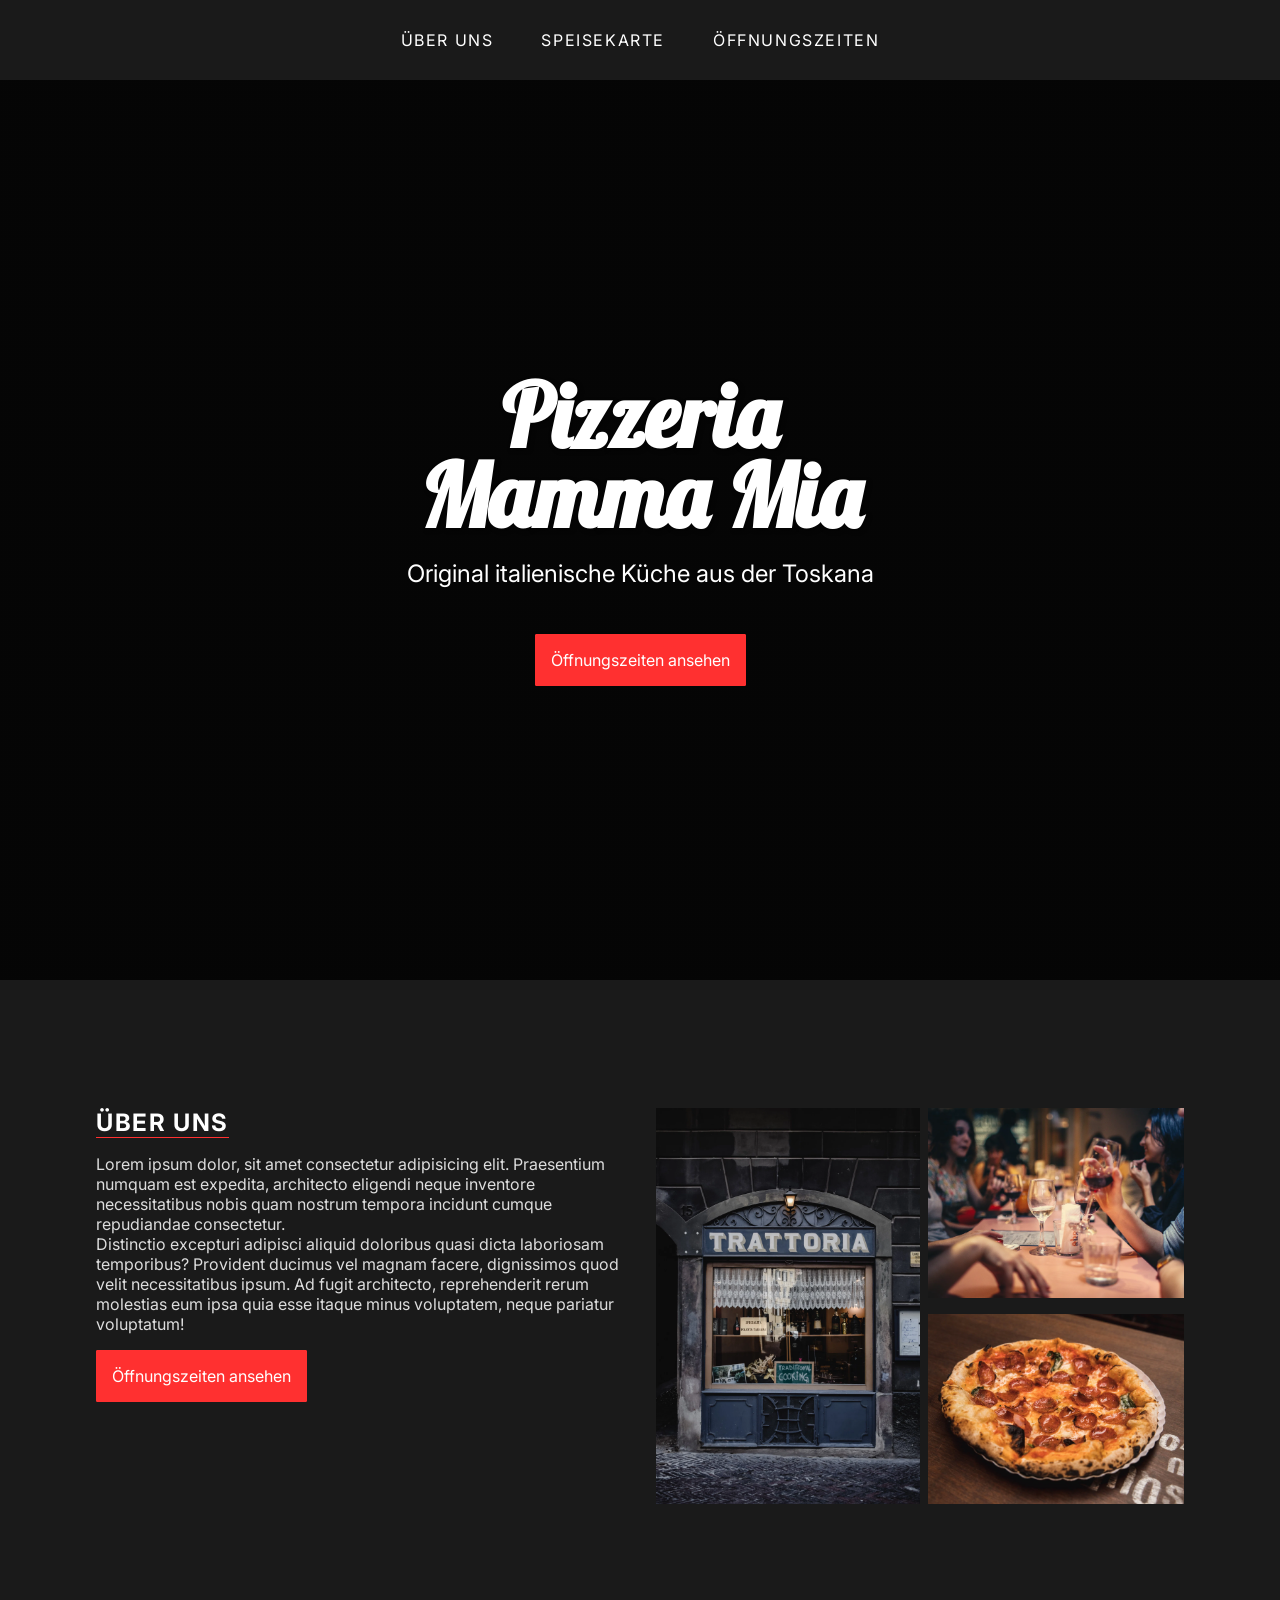
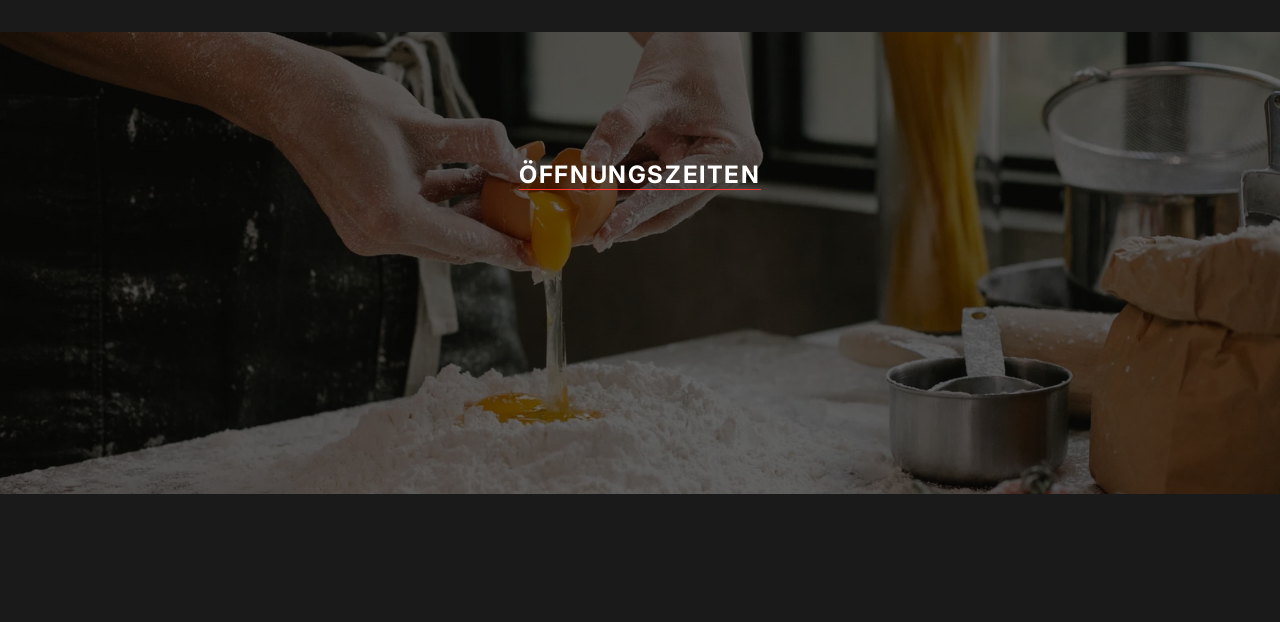
==== Resturant Website/index.html @ dc4ad088 "Beginn der Info section" ====
<!doctype html>
<html lang="de">
  <head>
    <meta charset="UTF-8" />
    <meta name="viewport" content="width=device-width, initial-scale=1.0" />
    <title>Pizzeria Mamma Mia</title>
    <link rel="stylesheet" href="main.css" />
  </head>
  <body>
    <nav class="navi">
      <a href="#about" class="nav">Über<wbr /> Uns</a>
      <a href="#" class="nav">Speise<wbr />karte</a>
      <a href="#" class="nav">Öffnungs<wbr />zeiten</a>
    </nav>
    <section class="hero">
      <div class="hero-img">
        <h1 class="Title">
          Pizzeria <br />
          Mamma Mia
        </h1>
        <p class="absatz">Original italienische Küche aus der Toskana</p>
        <a href="#" class="button-hero button">Öffnungszeiten ansehen</a>
      </div>
    </section>
    <section id="about" class="about container">
      <div class="about-content">
        <h2 class="header2 head">Über Uns</h2>
        <p class="about-text">
          Lorem ipsum dolor, sit amet consectetur adipisicing elit. Praesentium
          numquam est expedita, architecto eligendi neque inventore
          necessitatibus nobis quam nostrum tempora incidunt cumque repudiandae
          consectetur.
          <br />
          Distinctio excepturi adipisci aliquid doloribus quasi dicta laboriosam
          temporibus? Provident ducimus vel magnam facere, dignissimos quod
          velit necessitatibus ipsum. Ad fugit architecto, reprehenderit rerum
          molestias eum ipsa quia esse itaque minus voluptatem, neque pariatur
          voluptatum!
        </p>
        <a href="#" class="button-hero button">Öffnungszeiten ansehen</a>
      </div>
      <div class="about-images">
        <img src="Trattoria.webp" alt="" class="großes-bild about-image" />

        <div class="rechte-bilder">
          <img src="gäste.webp" alt="" class="about-image" />
          <img src="pizza.webp" alt="" class="about-image" />
        </div>
      </div>
    </section>
    <section id="info" class="info">
      <div class="info-content">
        <h2 class="head">Öffnungszeiten</h2>
      </div>
    </section>
  </body>
</html>
---- Resturant Website/main.css ----
@import url("https://fonts.googleapis.com/css2?family=Inter:ital,opsz,wght@0,14..32,100..900;1,14..32,100..900&display=swap");
@import url("https://fonts.googleapis.com/css2?family=Inter:ital,opsz,wght@0,14..32,100..900;1,14..32,100..900&family=Lobster&display=swap");
* {
  margin: 0;
  padding: 0;
}

html {
  scroll-behavior: smooth;
}
body {
  background-color: #1a1a1a;
  color: #ffffff;
  font-family: "Inter", sans-serif;

  --primery-color: #ff3030;
  --primery-text-color: #ddd;
}
/* Navigationleiste*/
.navi {
  background-color: #1a1a1a;
  width: 100vw;
  height: 5rem;
  display: flex;
  justify-content: center;
  flex-direction: row;
  text-align: center;
  align-items: center;
  gap: 3rem;
  position: static;
  top: 0;
}

.nav {
  color: #ffffff;
  text-decoration: none;
  text-transform: uppercase;
  font-size: 2rem;
  letter-spacing: 0.1rem;
}

.nav:hover {
  color: var(--primery-color);
  transition: 0.5s;
}
/* Hero sektion*/
.hero {
  background-size: cover;
  background-position: center;
  height: 100vh;
  background-image:
    linear-gradient(rgba(0, 0, 0, 0.8), rgba(0, 0, 0, 0.8)),
    url("schools_MVdSxpebVbCje6Sd8KoN_files_hero.webp");
  display: flex;
  flex-direction: row;
  align-items: center;
  justify-content: center;
  justify-items: center;
}
/* Hintergrund bild*/
.hero-img {
  padding: 2px;
  display: flex;
  flex-direction: column;
  justify-content: center;
  align-items: center;
  justify-items: center;
}

/* Überschrift*/
.Title {
  font-size: 8rem;
  text-shadow: 2px 2px 4px rgba(0, 0, 0, 0.5);
  display: flex;
  flex-direction: row;
  justify-content: center;
  align-items: center;
  text-align: center;
  line-height: 5rem;
  font-family: "Lobster", sans-serif;
  margin-bottom: 1.5rem;
}
/* Absatz hero-section*/
.absatz {
  display: flex;
  flex-direction: row;
  justify-content: center;
  align-items: center;
  font-size: 2rem;
  margin: 0 0 40px 0;
}
/* Link- Button-hero section*/
.button {
  font-size: 20px;
  color: #ffffff;
  display: flex;
  flex-direction: row;
  justify-content: center;
  align-items: center;
  border-radius: 5px;
  padding: 10px;
  background-color: var(--primery-color);
  text-decoration: none;
  border: 1px solid var(--primery-color);
  transition: 0.5s;
}

.button-hero:hover {
  background-color: transparent;
  color: var(--primery-color);
}

/*about-Überschrift*/
.head {
  border-bottom: 1px solid var(--primery-color);
  text-transform: uppercase;
  margin: 2rem 0 1rem 0;
  position: relative;
  letter-spacing: 0.1rem;
  width: fit-content;
}

.about-text {
  color: var(--primery-text-color);
  font-size: 0.9rem;
}

/* about-button*/
.button {
  font-size: 20px;
  color: #ffffff;
  display: inline-block;
  flex-direction: row;
  align-items: center;
  width: max-content;
  border-radius: 5px;
  padding: 10px;
  background-color: var(--primery-color);
  text-decoration: none;
  border: 1px solid var(--primery-color);
  transition: 0.5s;
  margin: 1rem 0 0 0;
}

#about {
  max-width: 85%;
  margin: 0 auto;
}

.button-about:hover {
  background-color: transparent;
  color: var(--primery-color);
}

.about {
  display: grid;
  gap: 2rem;
}
.about-images {
  display: flex;
  width: 100%;
  gap: 0.5rem;
  margin-top: 2rem;
}

.about-image {
  width: 100%;
  height: 100%;
  object-fit: cover;
}

.großes-bild {
  min-width: 50%;
}

.rechte-bilder {
  display: flex;
  flex-direction: column;
  gap: 0.5rem;
  width: 100%;
}

#info {
  height: 30vh;
  background:
    linear-gradient(rgba(0, 0, 0, 0.6), rgba(0, 0, 0, 0.6)),
    url("info-bild.webp");

  background-size: cover;
  background-position: center;
  background-repeat: no-repeat;
  margin: 8rem 0;
  padding: 6rem 0;
}

.info-content {
  display: flex;
  flex-direction: column;
  align-items: center;
}

.info-background {
  height: vh;
  display: flex;
}
/*Media-Queries*/
@media screen and (min-width: 340px) {
  .Title {
    font-size: 3rem;
    line-height: 3rem;
  }
  .absatz {
    font-size: 0.8rem;
    margin-bottom: 30px;
  }
  .button {
    border-radius: 2px;
    background-color: var(--primery-color);
    color: #ffffff;
    padding: 10px;
    font-size: 1rem;
  }

  .nav {
    font-size: 0.9rem;
    gap: 2rem;
  }
}

@media screen and (min-width: 600px) {
  .Title {
    font-size: 4rem;
    line-height: 3.5rem;
  }
  .absatz {
    font-size: 1.2rem;
  }
  .button {
    border-radius: 1px;
    background-color: var(--primery-color);
    color: #ffffff;
    padding: 10px;
  }
  .navi {
    font-size: 4rem;
  }
  .about-text {
    font-size: 1rem;
  }
}

@media screen and (min-width: 1000px) {
  .Title {
    font-size: 5.5rem;
    line-height: 5rem;
  }
  .absatz {
    font-size: 1.5rem;
  }
  .button {
    background-color: var(--primery-color);
    color: #fff;
    padding: 15px;
  }

  .nav {
    font-size: 1rem;
    gap: 2rem;
  }

  #header2 {
    font-size: 2rem;
  }

  #about {
    grid-template-columns: 1fr 1fr;
    margin-top: 6rem;
  }

  .about-images .rechte-bilder {
    align-items: center;
    gap: 1rem;
  }
}

@media screen and (min-width: 1400px) {
  .container {
    max-width: 1200px;
  }
}
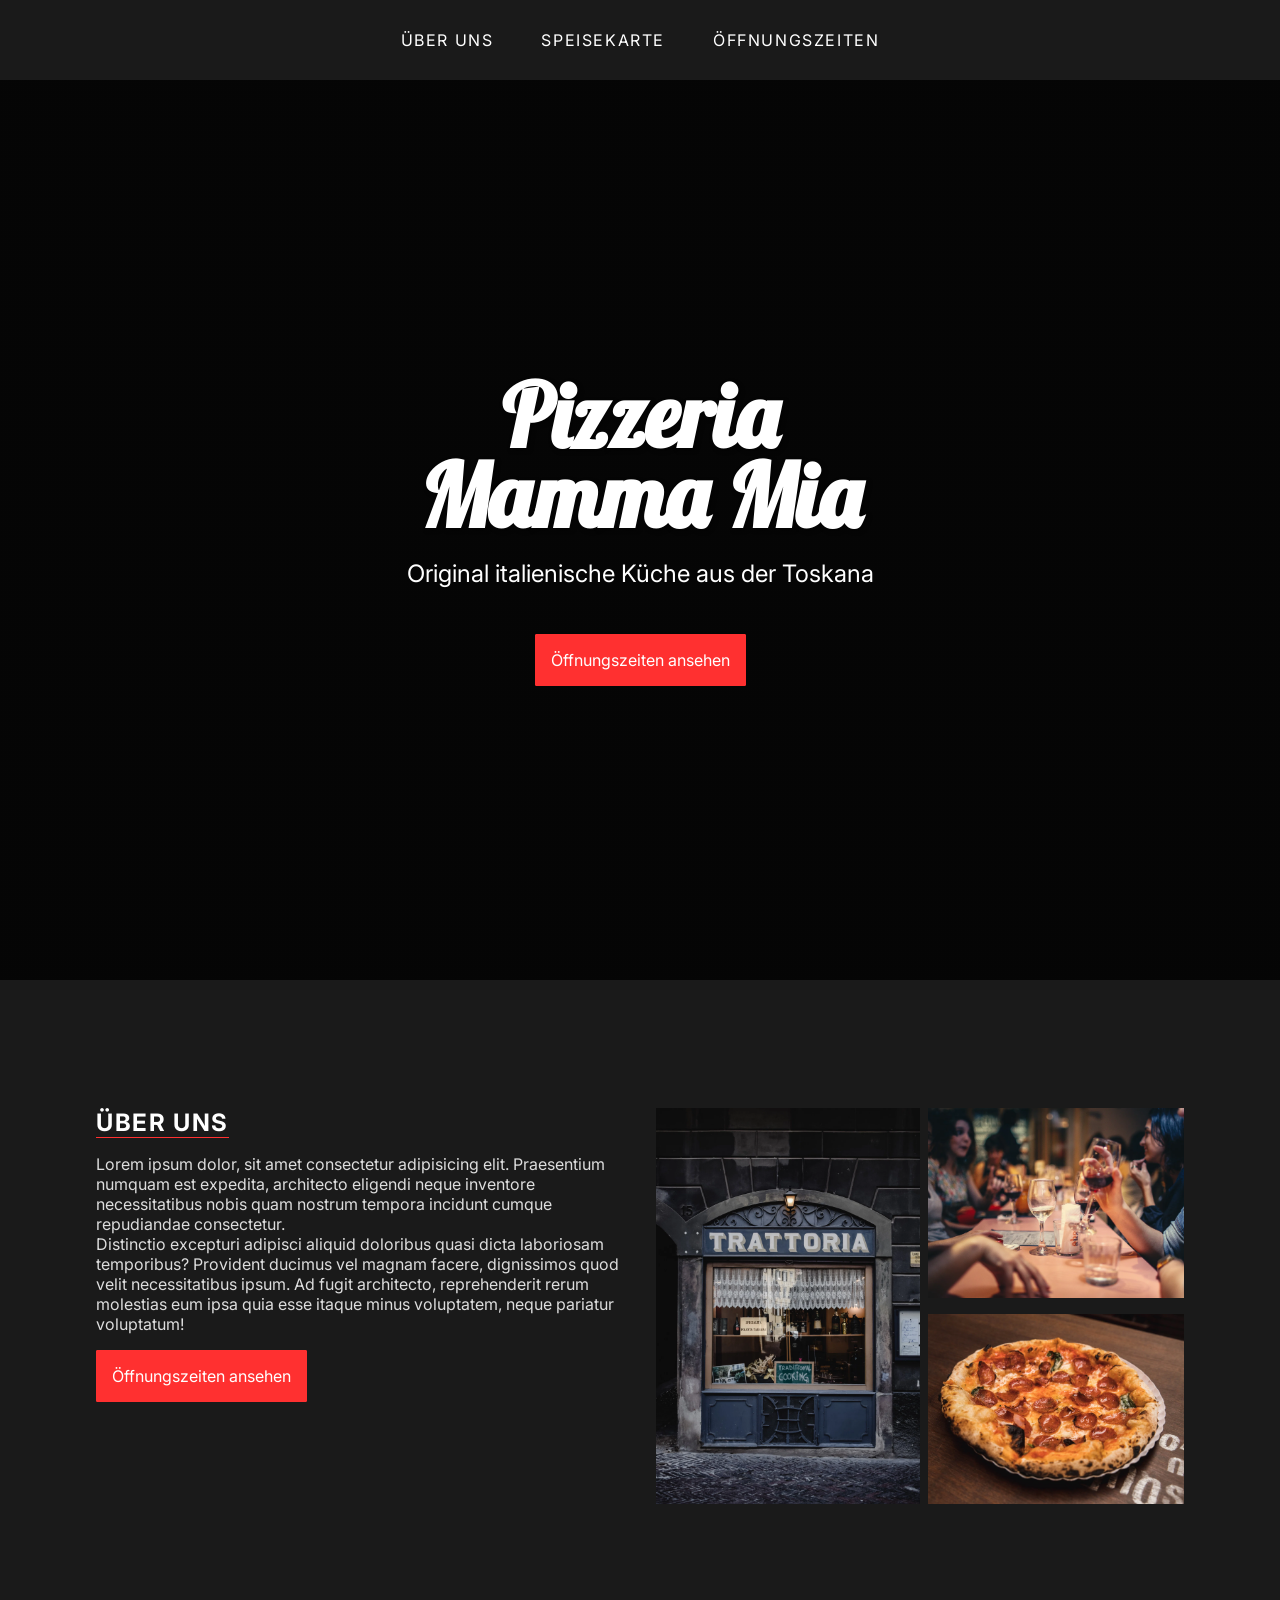
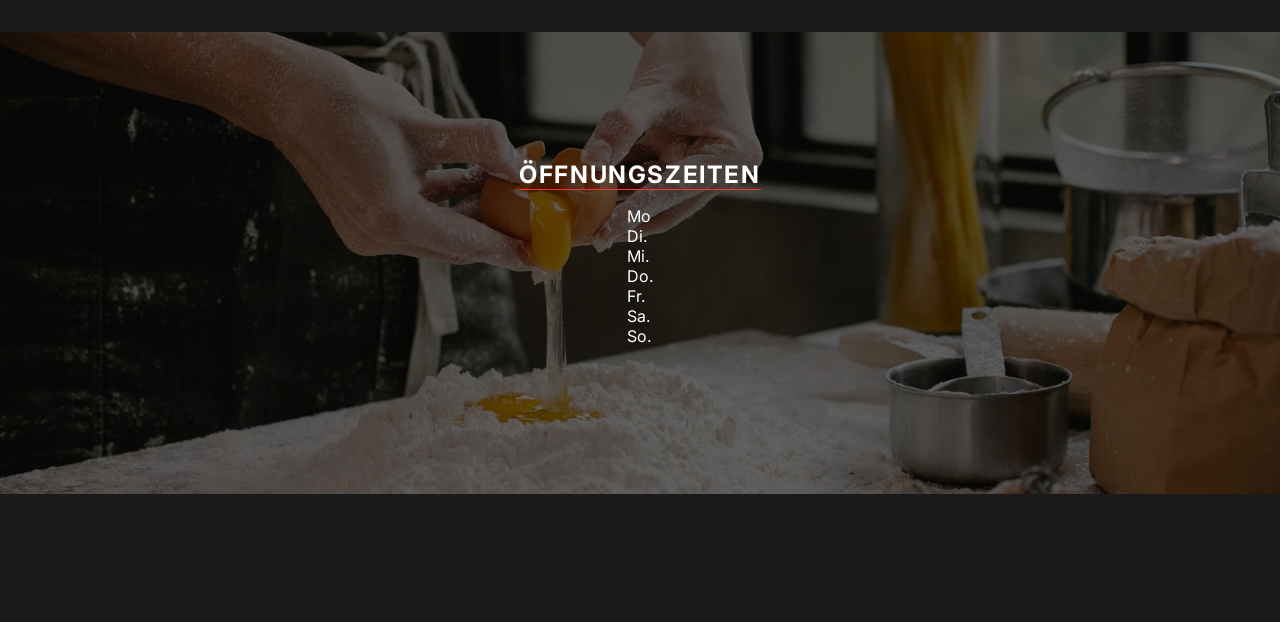
==== commit ff75f4ff: "Working on Info Section" ====
--- a/Resturant Website/index.html
+++ b/Resturant Website/index.html
@@ -51,6 +51,10 @@
     <section id="info" class="info">
       <div class="info-content">
         <h2 class="head">Öffnungszeiten</h2>
+        <div class="Tag">
+          <span>Mo</span><span>Di.</span> <span>Mi.</span><span>Do.</span
+          ><span>Fr.</span><span>Sa.</span><span>So.</span>
+        </div>
       </div>
     </section>
   </body>
--- a/Resturant Website/main.css
+++ b/Resturant Website/main.css
@@ -179,7 +179,7 @@
   gap: 0.5rem;
   width: 100%;
 }
-
+/* Öffnungzeiten section */
 #info {
   height: 30vh;
   background:
@@ -192,17 +192,17 @@
   margin: 8rem 0;
   padding: 6rem 0;
 }
-
+/* Öffnungszeiten-Inhalt */
 .info-content {
   display: flex;
   flex-direction: column;
   align-items: center;
 }
-
-.info-background {
-  height: vh;
-  display: flex;
-}
+.Tag {
+  display: flex;
+  flex-direction: column;
+}
+
 /*Media-Queries*/
 @media screen and (min-width: 340px) {
   .Title {
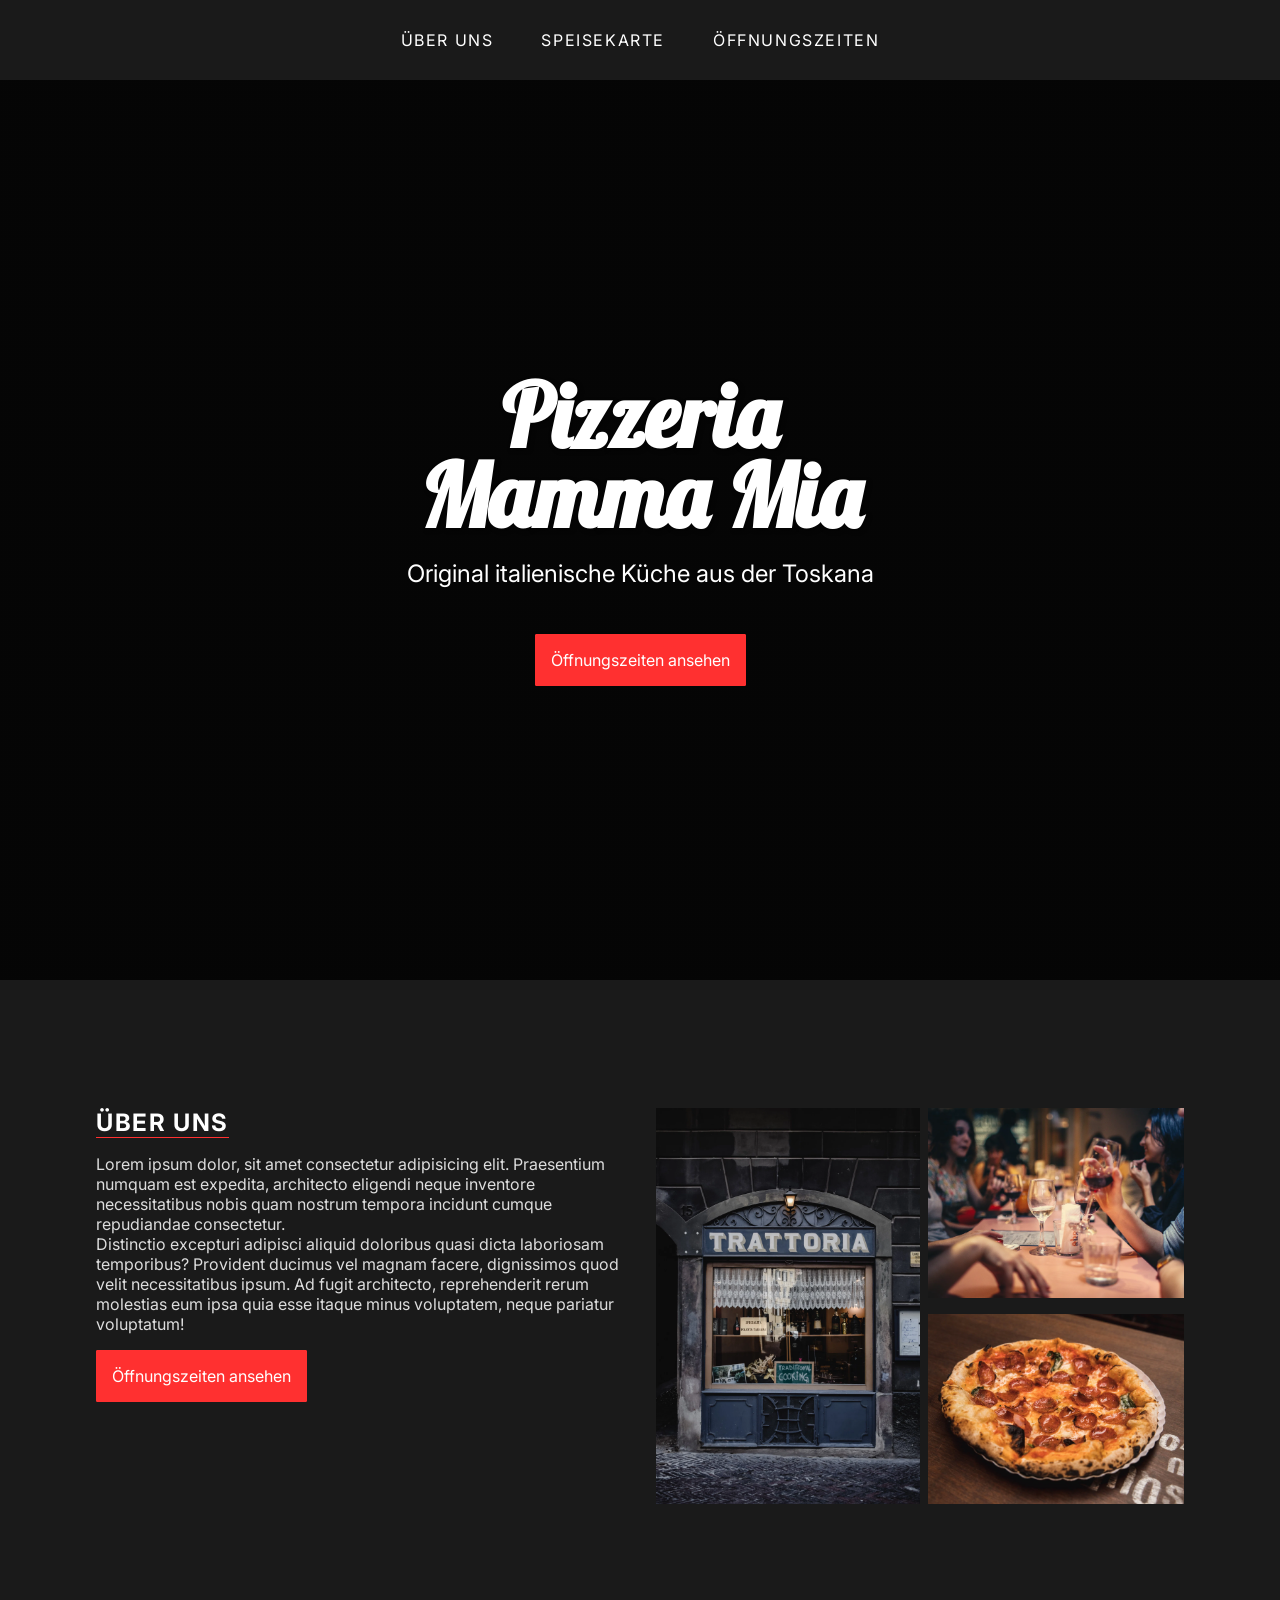
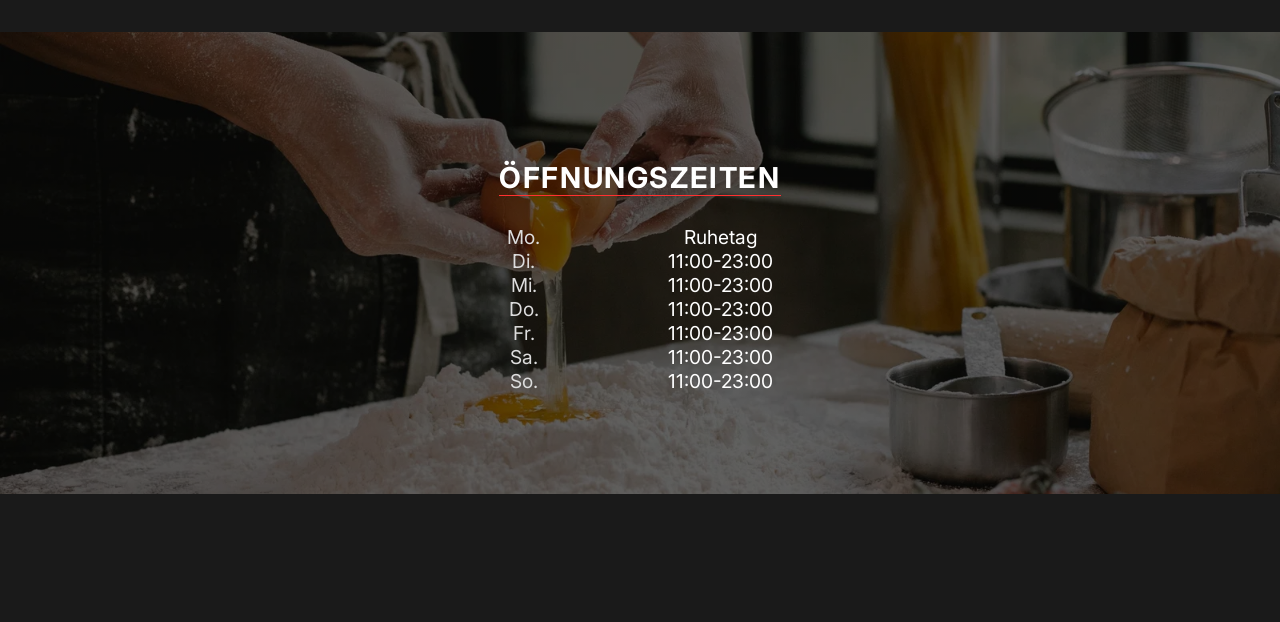
==== commit 169dee37: "Info section fertig" ====
--- a/Resturant Website/index.html
+++ b/Resturant Website/index.html
@@ -50,10 +50,26 @@
     </section>
     <section id="info" class="info">
       <div class="info-content">
-        <h2 class="head">Öffnungszeiten</h2>
-        <div class="Tag">
-          <span>Mo</span><span>Di.</span> <span>Mi.</span><span>Do.</span
-          ><span>Fr.</span><span>Sa.</span><span>So.</span>
+        <h2 class="header head">Öffnungszeiten</h2>
+        <div class="wrapper">
+          <div class="tage">
+            <p>Mo.</p>
+            <p>Di.</p>
+            <p>Mi.</p>
+            <p>Do.</p>
+            <p>Fr.</p>
+            <p>Sa.</p>
+            <p>So.</p>
+          </div>
+          <div class="time">
+            <p>Ruhetag</p>
+            <p>11:00-23:00</p>
+            <p>11:00-23:00</p>
+            <p>11:00-23:00</p>
+            <p>11:00-23:00</p>
+            <p>11:00-23:00</p>
+            <p>11:00-23:00</p>
+          </div>
         </div>
       </div>
     </section>
--- a/Resturant Website/main.css
+++ b/Resturant Website/main.css
@@ -196,11 +196,27 @@
 .info-content {
   display: flex;
   flex-direction: column;
-  align-items: center;
-}
-.Tag {
+  text-align: center;
+  justify-content: center;
+  align-items: center;
+  width: 100%;
+  gap: 2rem;
+}
+.tage {
+  justify-content: center;
+  align-items: center;
+  color: var(--primery-text-color);
+}
+.wrapper {
+  display: flex;
+  gap: 8rem;
+}
+
+.infos {
   display: flex;
   flex-direction: column;
+  align-items: center;
+  justify-content: center;
 }
 
 /*Media-Queries*/
@@ -281,6 +297,11 @@
     align-items: center;
     gap: 1rem;
   }
+
+  .info-content {
+    font-size: 1.2rem;
+    gap: 0.8rem;
+  }
 }
 
 @media screen and (min-width: 1400px) {
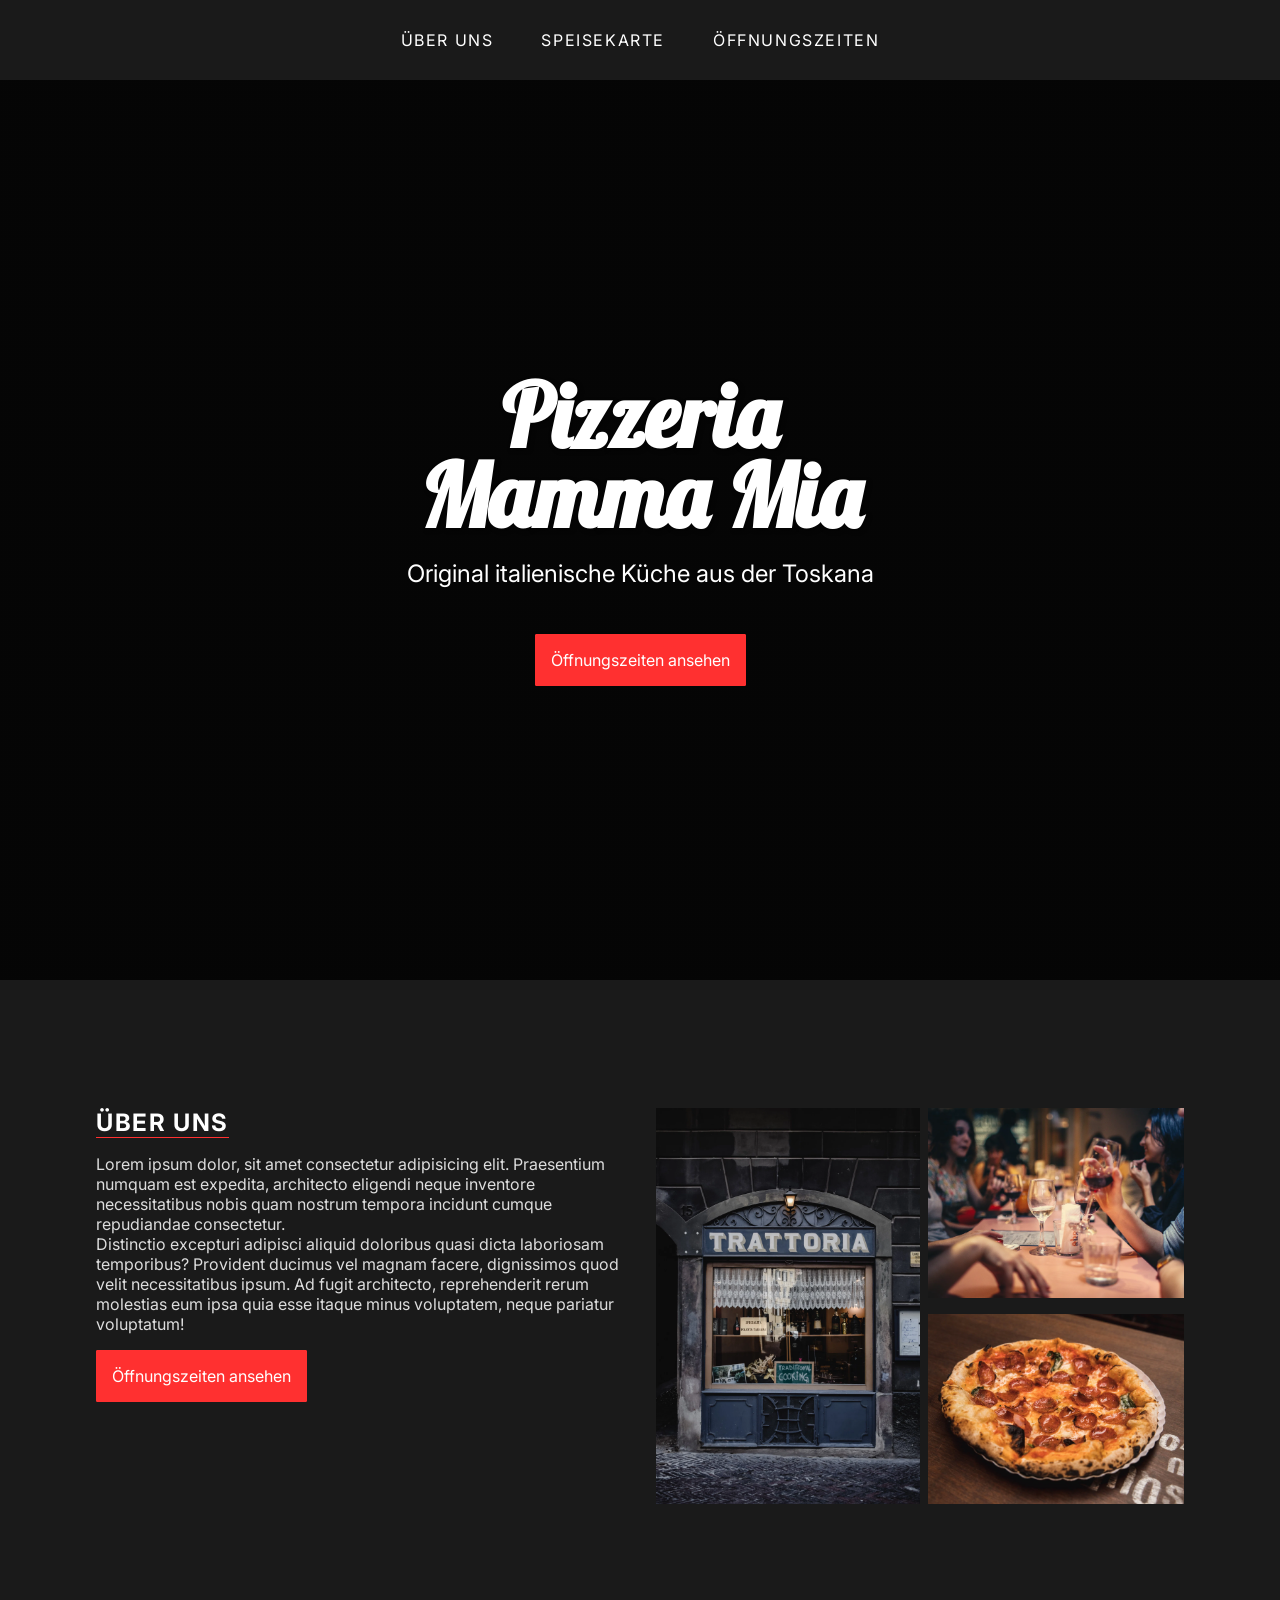
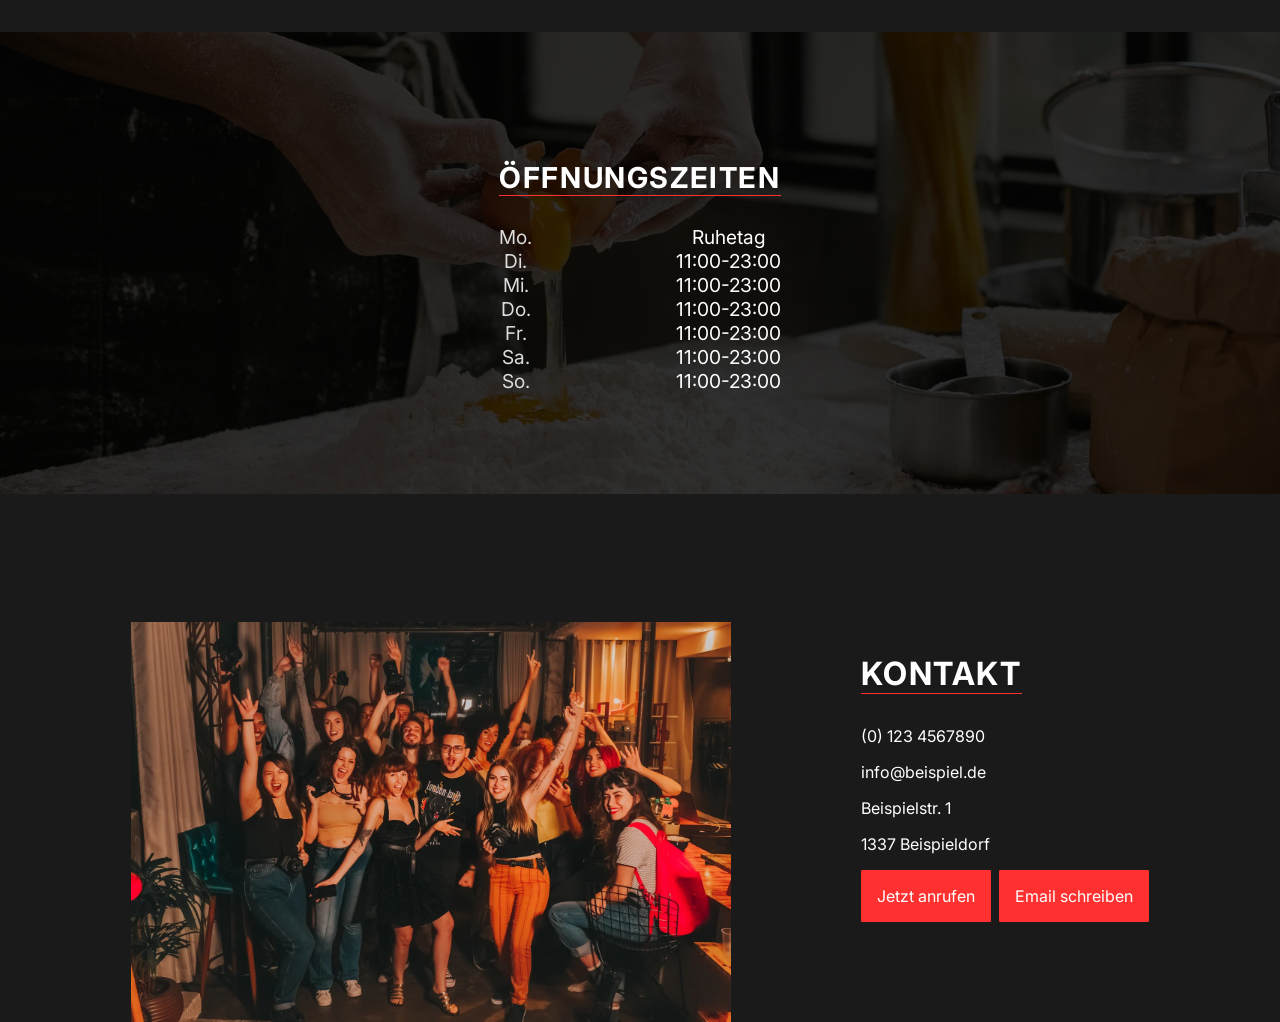
==== commit b046842c: "Diverse Arbeiten an der Pizzeria Website" ====
--- a/Resturant Website/index.html
+++ b/Resturant Website/index.html
@@ -22,7 +22,7 @@
         <a href="#" class="button-hero button">Öffnungszeiten ansehen</a>
       </div>
     </section>
-    <section id="about" class="about container">
+    <section id="about" class="about">
       <div class="about-content">
         <h2 class="header2 head">Über Uns</h2>
         <p class="about-text">
@@ -73,5 +73,23 @@
         </div>
       </div>
     </section>
+    <section id="kontakt-section">
+      <div class="contact-content">
+        <img src="Kontakt-Bild.webp" alt="Party-People" class="party-people" />
+        <div class="contact-text">
+          <h2 class="head contact">Kontakt</h2>
+
+          <p class="kontakt-daten">(0) 123 4567890</p>
+          <p class="kontakt-daten">info@beispiel.de</p>
+          <p class="kontakt-daten">Beispielstr. 1</p>
+          <p class="kontakt-daten">1337 Beispieldorf</p>
+
+          <div class="button-container">
+            <a class="button kontakt" href="#">Jetzt anrufen</a>
+            <a class="button mail" href="#">Email schreiben</a>
+          </div>
+        </div>
+      </div>
+    </section>
   </body>
 </html>
--- a/Resturant Website/main.css
+++ b/Resturant Website/main.css
@@ -183,9 +183,8 @@
 #info {
   height: 30vh;
   background:
-    linear-gradient(rgba(0, 0, 0, 0.6), rgba(0, 0, 0, 0.6)),
+    linear-gradient(rgba(0, 0, 0, 0.8), rgba(0, 0, 0, 0.8)),
     url("info-bild.webp");
-
   background-size: cover;
   background-position: center;
   background-repeat: no-repeat;
@@ -209,6 +208,7 @@
 }
 .wrapper {
   display: flex;
+  justify-content: center;
   gap: 8rem;
 }
 
@@ -217,6 +217,62 @@
   flex-direction: column;
   align-items: center;
   justify-content: center;
+}
+
+#contact-section {
+  max-width: 85%;
+  margin: 0 auto;
+}
+.party-people {
+  display: flex;
+  height: 400px;
+  width: 600px;
+  object-fit: cover;
+}
+
+.contact-content {
+  display: flex;
+  flex-direction: row;
+  justify-content: space-evenly;
+}
+
+.contact-text {
+  display: flex;
+  flex-direction: column;
+  align-items: flex-start;
+}
+
+.kontakt-daten {
+  display: flex;
+  flex-direction: column;
+  align-items: center;
+  text-align: center;
+  margin-top: 1rem;
+}
+
+.head.contact {
+  font-size: 2rem;
+}
+
+.button-container {
+  display: flex;
+  gap: 0.5rem;
+  justify-content: center;
+  align-items: center;
+  text-align: center;
+}
+
+.button .kontakt {
+  display: flex;
+  justify-content: flex-start;
+  align-items: center;
+}
+
+.mail {
+  color: var(--primery-color);
+}
+
+.mail:hover {
 }
 
 /*Media-Queries*/
@@ -302,6 +358,10 @@
     font-size: 1.2rem;
     gap: 0.8rem;
   }
+
+  .wrapper {
+    gap: 9rem;
+  }
 }
 
 @media screen and (min-width: 1400px) {
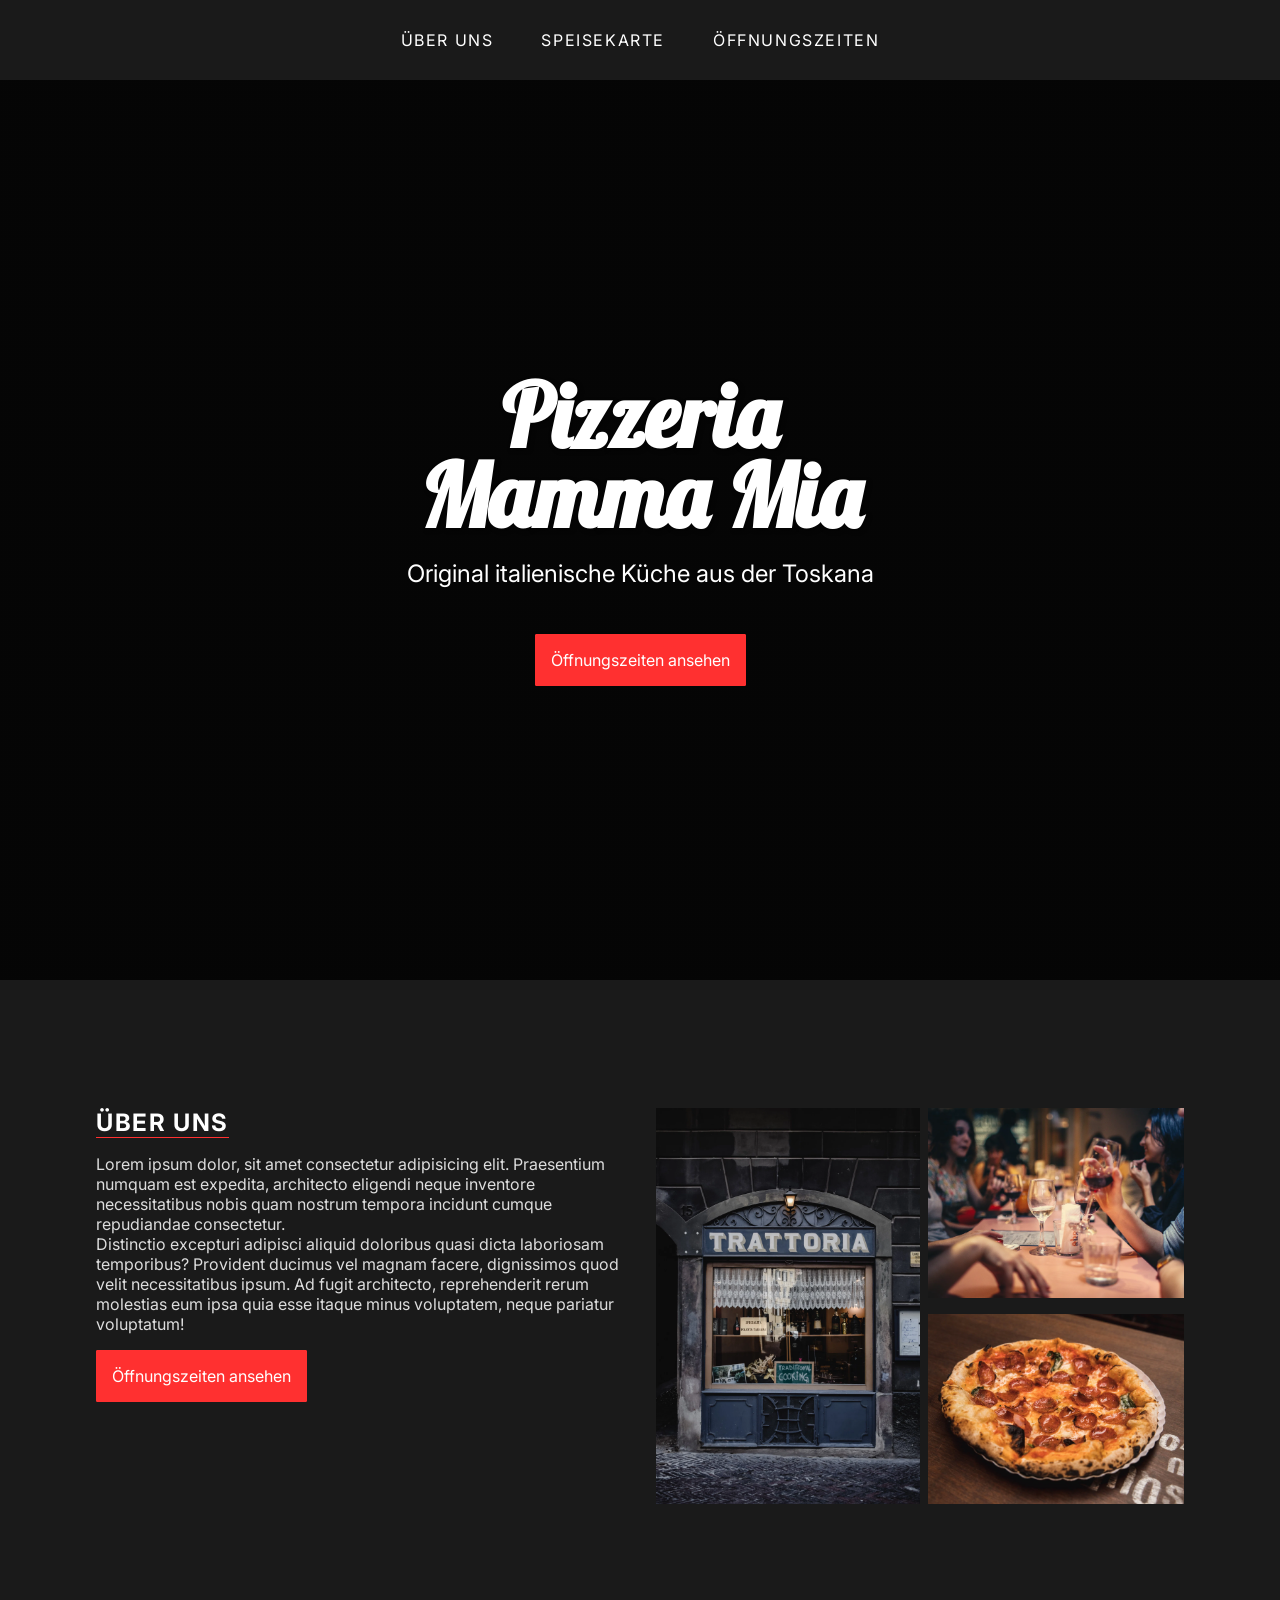
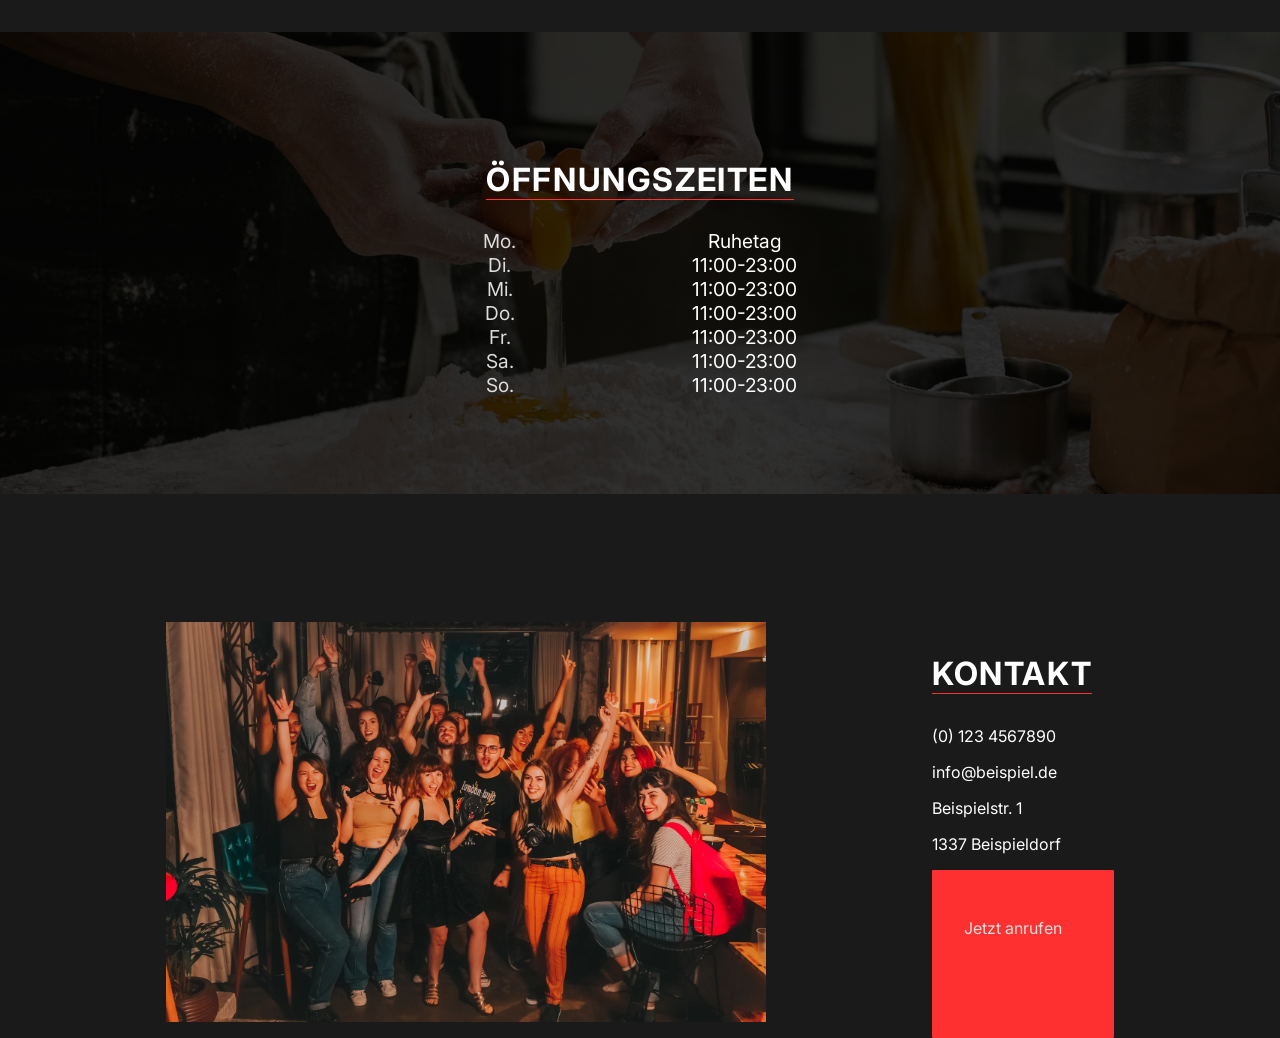
==== commit 8876acfd: "Changes on Website" ====
--- a/Resturant Website/index.html
+++ b/Resturant Website/index.html
@@ -84,7 +84,7 @@
           <p class="kontakt-daten">Beispielstr. 1</p>
           <p class="kontakt-daten">1337 Beispieldorf</p>
 
-          <div class="button-container">
+          <div class="button container">
             <a class="button kontakt" href="#">Jetzt anrufen</a>
             <a class="button mail" href="#">Email schreiben</a>
           </div>
--- a/Resturant Website/main.css
+++ b/Resturant Website/main.css
@@ -201,6 +201,11 @@
   width: 100%;
   gap: 2rem;
 }
+
+.header {
+  font-size: 2rem;
+}
+
 .tage {
   justify-content: center;
   align-items: center;
@@ -209,7 +214,7 @@
 .wrapper {
   display: flex;
   justify-content: center;
-  gap: 8rem;
+  gap: 12rem;
 }
 
 .infos {
@@ -262,17 +267,32 @@
   text-align: center;
 }
 
-.button .kontakt {
+.button.kontakt {
   display: flex;
   justify-content: flex-start;
   align-items: center;
 }
 
-.mail {
-  color: var(--primery-color);
-}
-
-.mail:hover {
+.button.kontakt {
+  background-color: var(--primery-color);
+  transition: 0.5s;
+  color: var(--primery-text-color);
+}
+
+.button.kontakt:hover {
+  background-color: transparent;
+  color: var(--primery-color);
+}
+
+.button.mail {
+  background-color: transparent;
+  color: var(--primery-color);
+  transition: 0.5s;
+}
+
+.button.mail:hover {
+  color: var(--primery-text-color);
+  background-color: var(--primery-color);
 }
 
 /*Media-Queries*/
@@ -360,7 +380,7 @@
   }
 
   .wrapper {
-    gap: 9rem;
+    gap: 11rem;
   }
 }
 
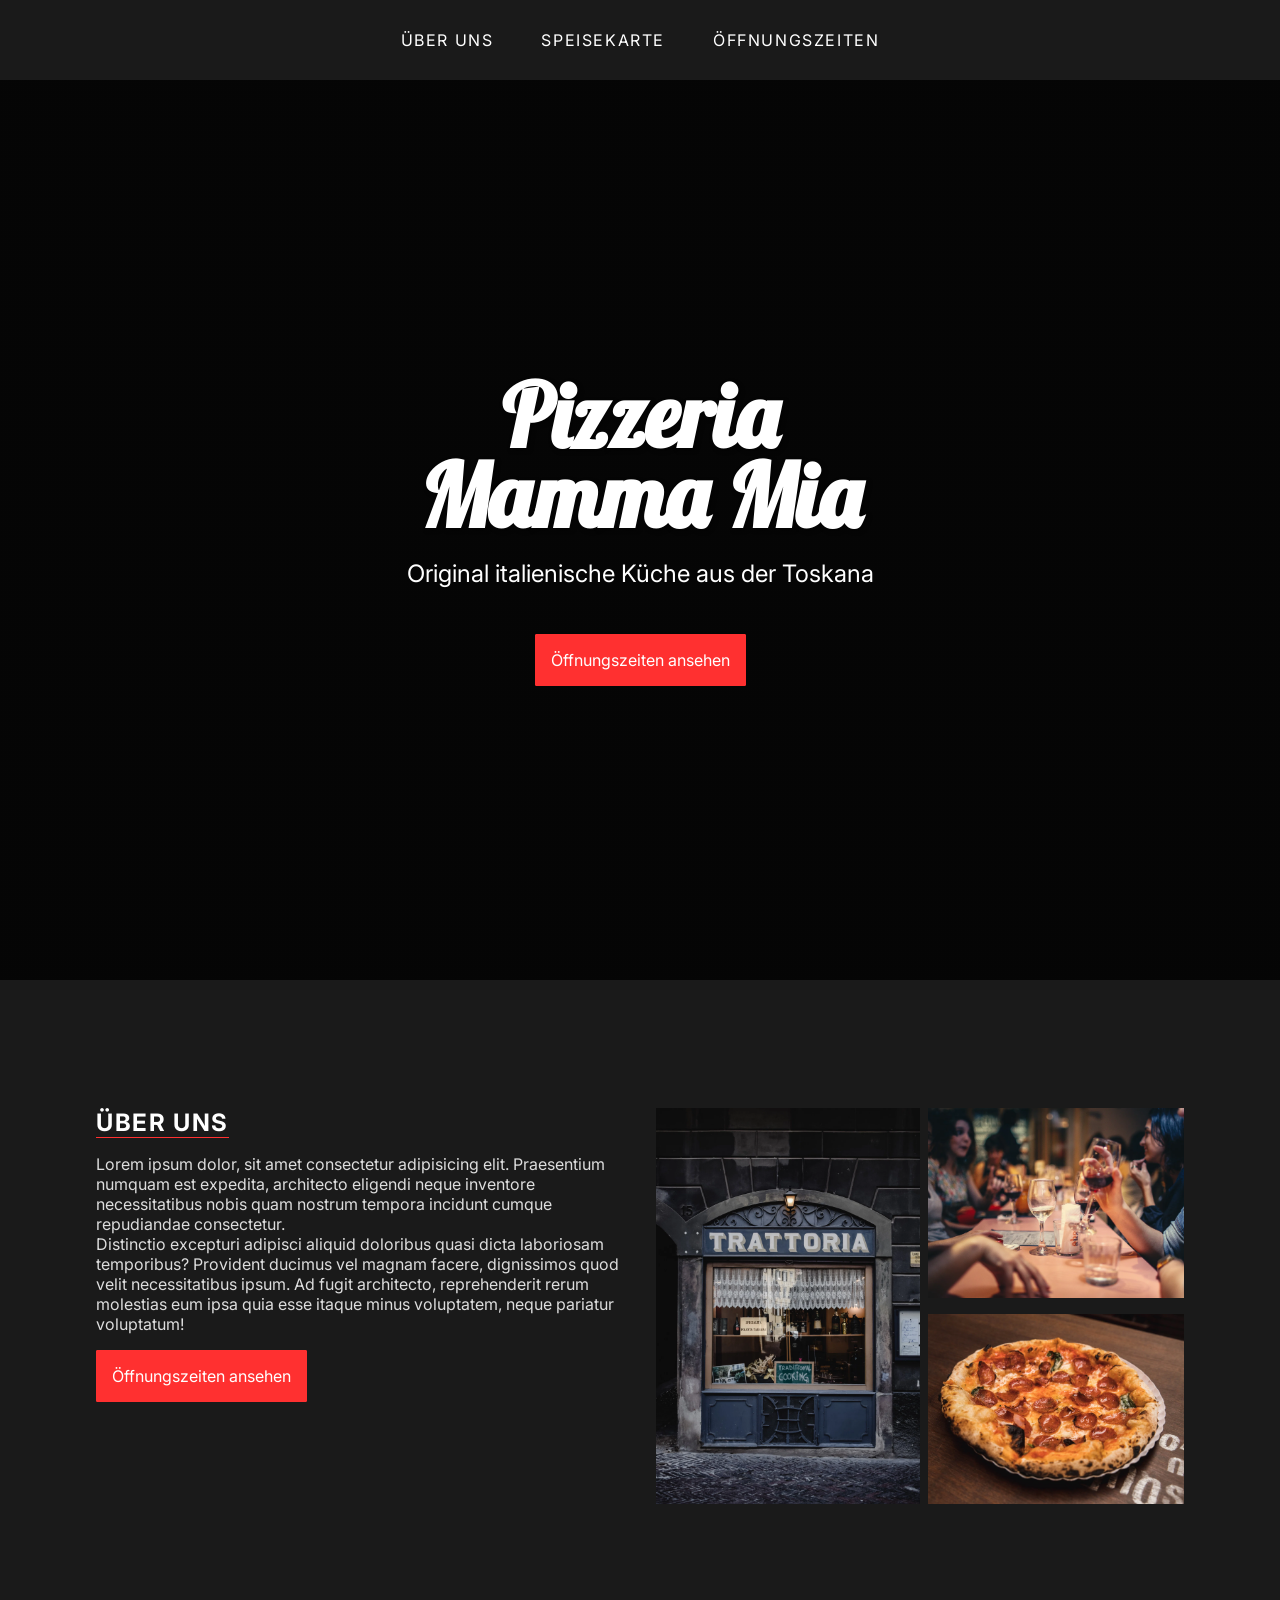
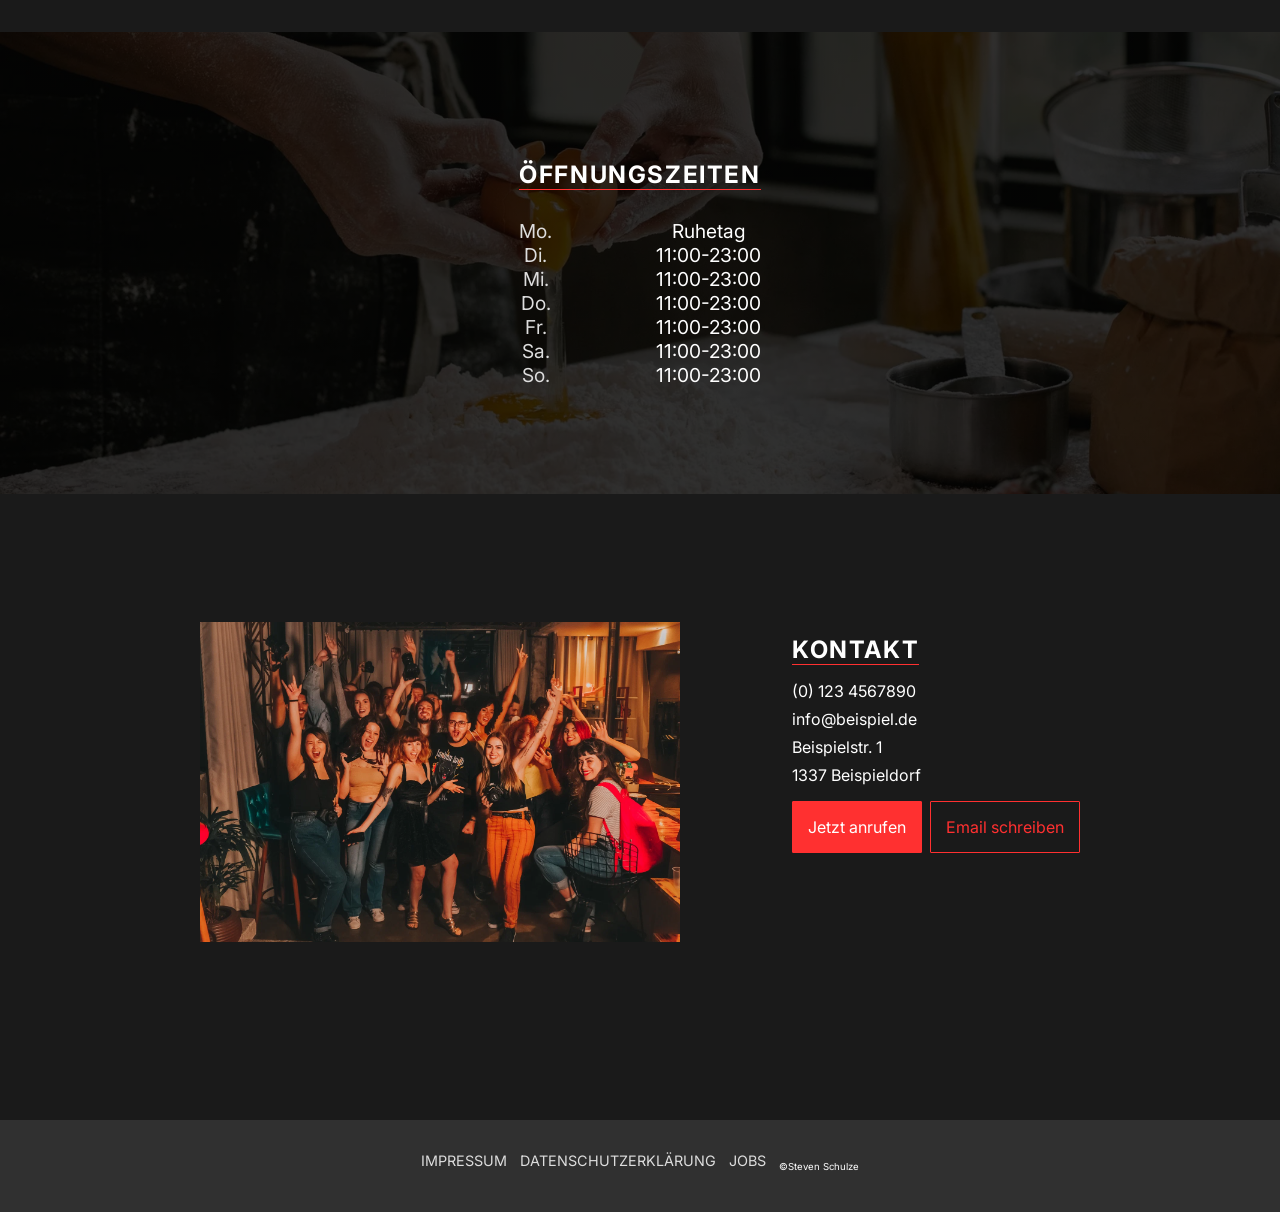
==== commit d80e5a7e: "working on footer section and Media queries" ====
--- a/Resturant Website/index.html
+++ b/Resturant Website/index.html
@@ -7,10 +7,10 @@
     <link rel="stylesheet" href="main.css" />
   </head>
   <body>
-    <nav class="navi">
+    <nav class="navie">
       <a href="#about" class="nav">Über<wbr /> Uns</a>
       <a href="#" class="nav">Speise<wbr />karte</a>
-      <a href="#" class="nav">Öffnungs<wbr />zeiten</a>
+      <a href="#info" class="nav">Öffnungs<wbr />zeiten</a>
     </nav>
     <section class="hero">
       <div class="hero-img">
@@ -22,7 +22,7 @@
         <a href="#" class="button-hero button">Öffnungszeiten ansehen</a>
       </div>
     </section>
-    <section id="about" class="about">
+    <section id="about" class="about container">
       <div class="about-content">
         <h2 class="header2 head">Über Uns</h2>
         <p class="about-text">
@@ -77,19 +77,31 @@
       <div class="contact-content">
         <img src="Kontakt-Bild.webp" alt="Party-People" class="party-people" />
         <div class="contact-text">
-          <h2 class="head contact">Kontakt</h2>
+          <h2 class="header3 head">Kontakt</h2>
 
           <p class="kontakt-daten">(0) 123 4567890</p>
           <p class="kontakt-daten">info@beispiel.de</p>
           <p class="kontakt-daten">Beispielstr. 1</p>
           <p class="kontakt-daten">1337 Beispieldorf</p>
 
-          <div class="button container">
-            <a class="button kontakt" href="#">Jetzt anrufen</a>
-            <a class="button mail" href="#">Email schreiben</a>
+          <div class="button-container">
+            <a class="button" id="kontakt" href="tel:0123 4567890"
+              >Jetzt anrufen</a
+            >
+            <a class="button" id="mail" href="mailto:info@beispiel.de"
+              >Email schreiben</a
+            >
           </div>
         </div>
       </div>
     </section>
+    <footer class="navie">
+      <div class="footer-container">
+        <a href="#" class="footer-nav">impressum</a
+        ><a href="#" class="footer-nav">Datenschutzerklärung</a
+        ><a href="#" class="footer-nav">jobs</a>
+        <p class="copy">&copy;Steven Schulze</p>
+      </div>
+    </footer>
   </body>
 </html>
--- a/Resturant Website/main.css
+++ b/Resturant Website/main.css
@@ -17,7 +17,7 @@
   --primery-text-color: #ddd;
 }
 /* Navigationleiste*/
-.navi {
+.navie {
   background-color: #1a1a1a;
   width: 100vw;
   height: 5rem;
@@ -47,7 +47,7 @@
 .hero {
   background-size: cover;
   background-position: center;
-  height: 100vh;
+  min-height: 100vh;
   background-image:
     linear-gradient(rgba(0, 0, 0, 0.8), rgba(0, 0, 0, 0.8)),
     url("schools_MVdSxpebVbCje6Sd8KoN_files_hero.webp");
@@ -127,9 +127,9 @@
 
 /* about-button*/
 .button {
-  font-size: 20px;
+  font-size: 16px;
   color: #ffffff;
-  display: inline-block;
+  display: flex;
   flex-direction: row;
   align-items: center;
   width: max-content;
@@ -182,6 +182,7 @@
 /* Öffnungzeiten section */
 #info {
   height: 30vh;
+
   background:
     linear-gradient(rgba(0, 0, 0, 0.8), rgba(0, 0, 0, 0.8)),
     url("info-bild.webp");
@@ -224,15 +225,13 @@
   justify-content: center;
 }
 
-#contact-section {
+#kontakt-section {
   max-width: 85%;
   margin: 0 auto;
 }
+
 .party-people {
-  display: flex;
-  height: 400px;
-  width: 600px;
-  object-fit: cover;
+  margin-bottom: 5rem;
 }
 
 .contact-content {
@@ -252,49 +251,71 @@
   flex-direction: column;
   align-items: center;
   text-align: center;
-  margin-top: 1rem;
+  margin-top: 0.5rem;
 }
 
 .head.contact {
   font-size: 2rem;
+  margin: 0;
 }
 
 .button-container {
   display: flex;
-  gap: 0.5rem;
-  justify-content: center;
-  align-items: center;
-  text-align: center;
-}
-
-.button.kontakt {
-  display: flex;
-  justify-content: flex-start;
-  align-items: center;
-}
-
-.button.kontakt {
+  width: fit-content;
+  flex-direction: row;
+  background-color: #1a1a1a;
+  align-items: center;
+  margin: 0;
+}
+
+#kontakt:hover {
+  color: var(--primery-color);
+  background-color: transparent;
+}
+
+#mail {
+  background-color: transparent;
+  color: var(--primery-color);
+  transition: 0.5s;
+}
+
+#mail:hover {
   background-color: var(--primery-color);
-  transition: 0.5s;
   color: var(--primery-text-color);
 }
 
-.button.kontakt:hover {
-  background-color: transparent;
-  color: var(--primery-color);
-}
-
-.button.mail {
-  background-color: transparent;
-  color: var(--primery-color);
-  transition: 0.5s;
-}
-
-.button.mail:hover {
+.footer-container {
+  display: flex;
+  flex-direction: column;
+  justify-content: center;
+  align-items: center;
+
+  background-color: #303030;
+  margin: 3rem 0 0 0;
+  padding: 2rem 0 2rem 0;
+  width: 100%;
+  height: max-content;
+}
+
+.footer-nav {
+  display: flex;
+  flex-direction: column;
+  align-items: center;
+  justify-content: center;
+  font-size: 1.2rem;
+  text-decoration: none;
+  text-transform: uppercase;
   color: var(--primery-text-color);
-  background-color: var(--primery-color);
-}
-
+}
+
+.footer-nav:hover {
+  color: var(--primery-color);
+}
+
+.copy {
+  display: flex;
+  flex-direction: column;
+}
 /*Media-Queries*/
 @media screen and (min-width: 340px) {
   .Title {
@@ -305,7 +326,7 @@
     font-size: 0.8rem;
     margin-bottom: 30px;
   }
-  .button {
+  .button-hero {
     border-radius: 2px;
     background-color: var(--primery-color);
     color: #ffffff;
@@ -313,9 +334,45 @@
     font-size: 1rem;
   }
 
+  .head {
+    font-size: 24px;
+  }
+
   .nav {
     font-size: 0.9rem;
     gap: 2rem;
+  }
+
+  .wrapper {
+    gap: 8rem;
+  }
+
+  .header3 {
+    margin: 0.8rem 0 0.5rem 0;
+  }
+
+  .contact-content {
+    display: flex;
+    flex-direction: column;
+    margin-bottom: 5rem;
+  }
+
+  .button-container {
+    display: flex;
+    flex-direction: column;
+  }
+
+  .footer-nav {
+    font-size: 0.9rem;
+    margin-bottom: 0.7rem;
+  }
+
+  .footer-container {
+    gap: 0.8rem;
+  }
+
+  .copy {
+    font-size: 0.6rem;
   }
 }
 
@@ -339,6 +396,24 @@
   .about-text {
     font-size: 1rem;
   }
+
+  .contact-content {
+    flex-direction: row;
+    gap: 0.5rem;
+  }
+  .button-container {
+    flex-direction: row;
+    gap: 0.5rem;
+  }
+
+  .party-people {
+    max-width: 30rem;
+  }
+
+  .footer-container {
+    flex-direction: row;
+    justify-content: center;
+  }
 }
 
 @media screen and (min-width: 1000px) {
@@ -380,7 +455,7 @@
   }
 
   .wrapper {
-    gap: 11rem;
+    gap: 6.5rem;
   }
 }
 
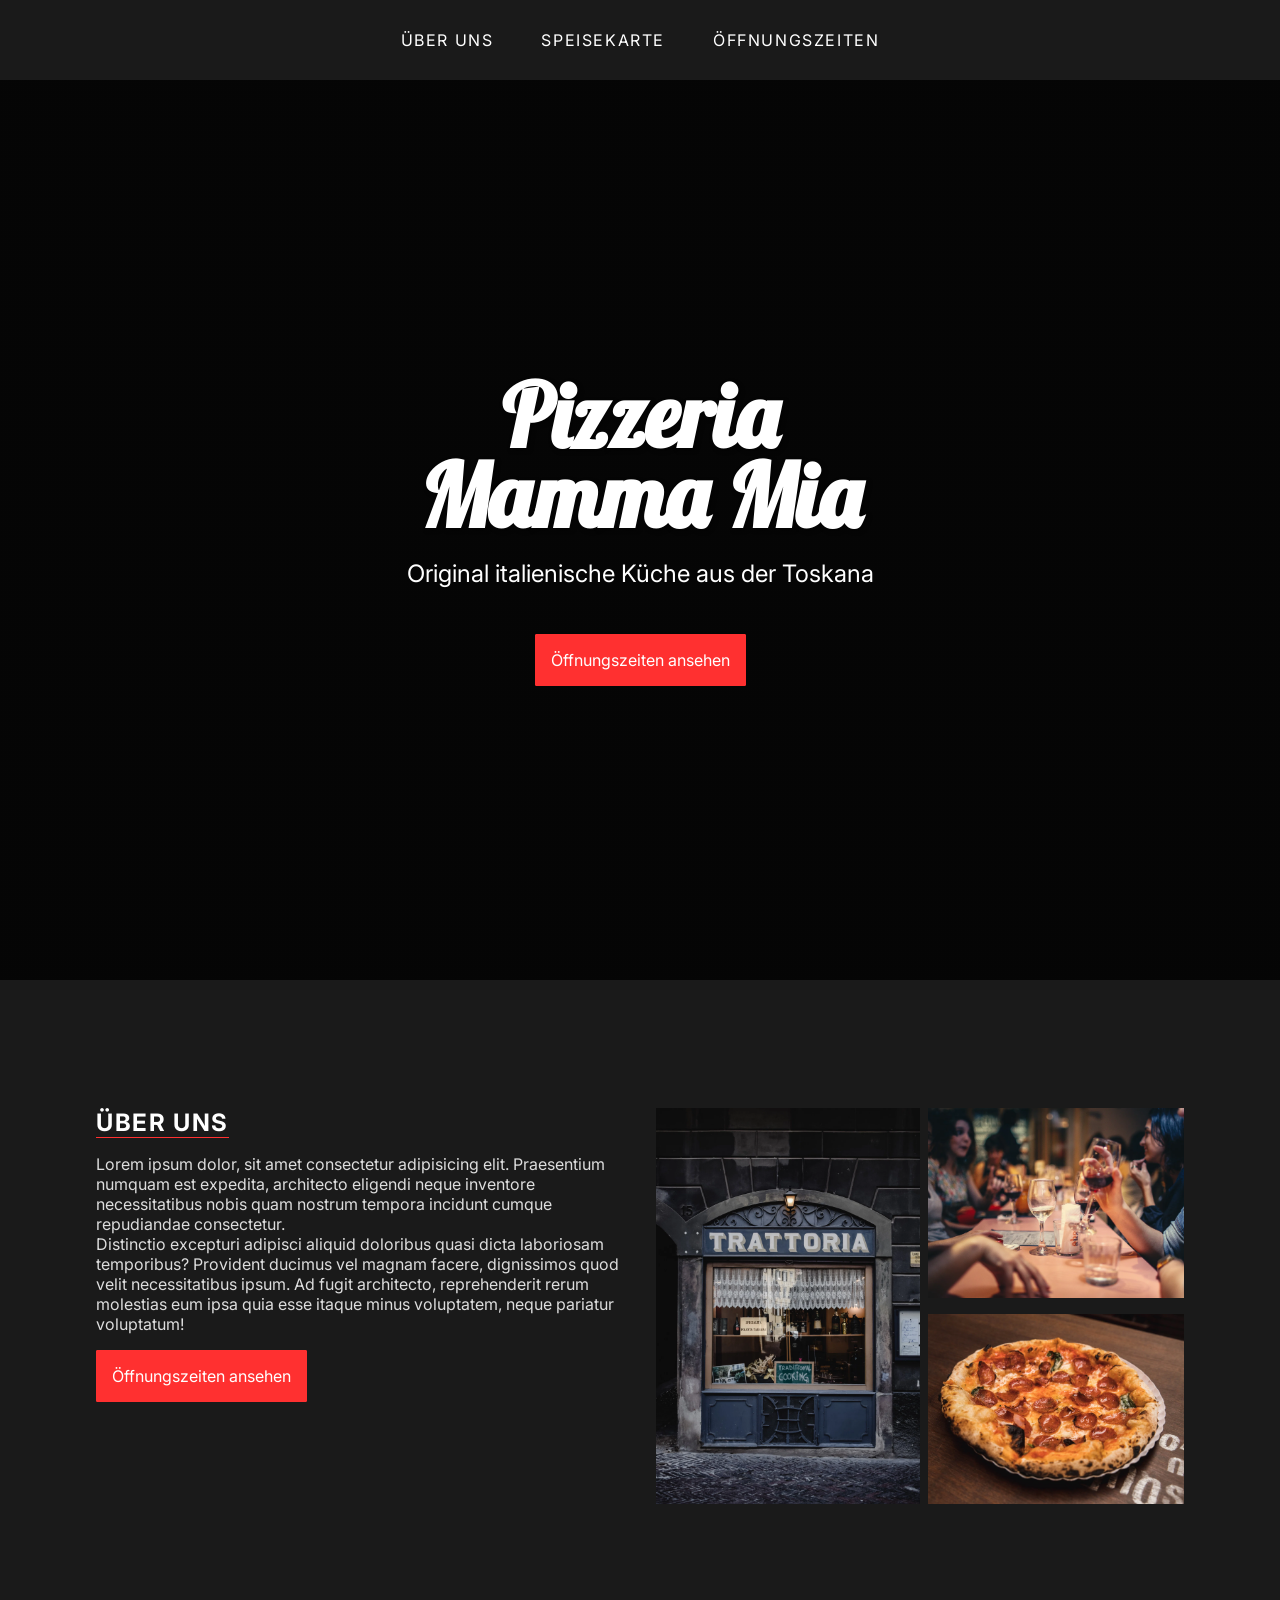
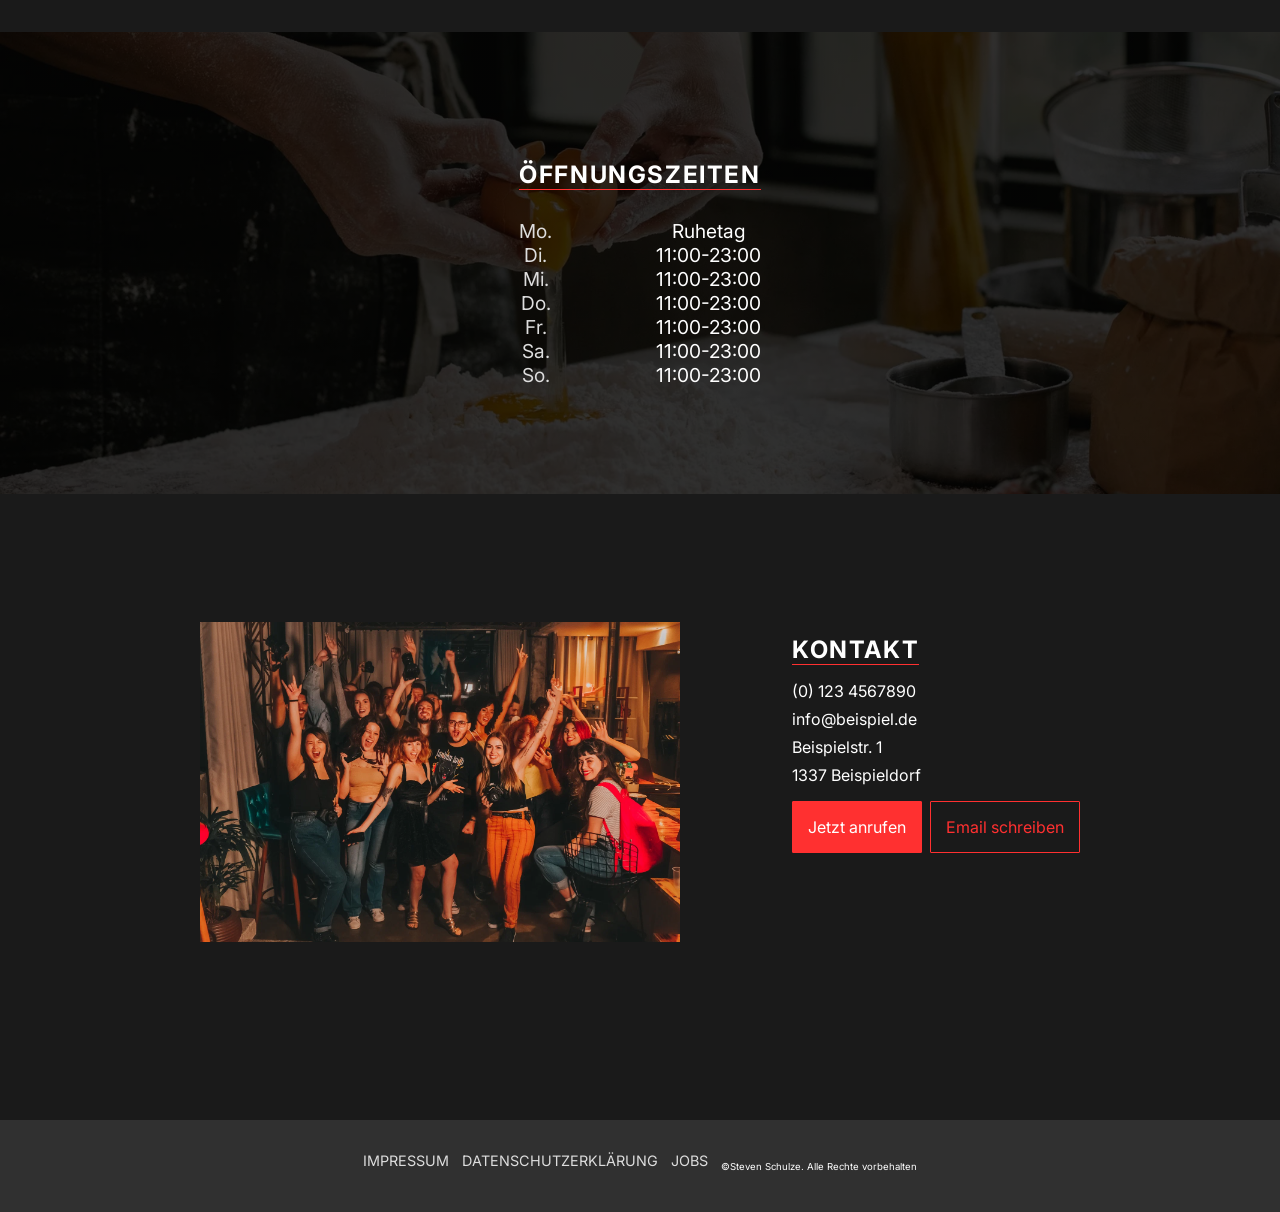
==== commit 0de6b1f8: "working" ====
--- a/Resturant Website/index.html
+++ b/Resturant Website/index.html
@@ -100,7 +100,7 @@
         <a href="#" class="footer-nav">impressum</a
         ><a href="#" class="footer-nav">Datenschutzerklärung</a
         ><a href="#" class="footer-nav">jobs</a>
-        <p class="copy">&copy;Steven Schulze</p>
+        <p class="copy">&copy;Steven Schulze. Alle Rechte vorbehalten</p>
       </div>
     </footer>
   </body>
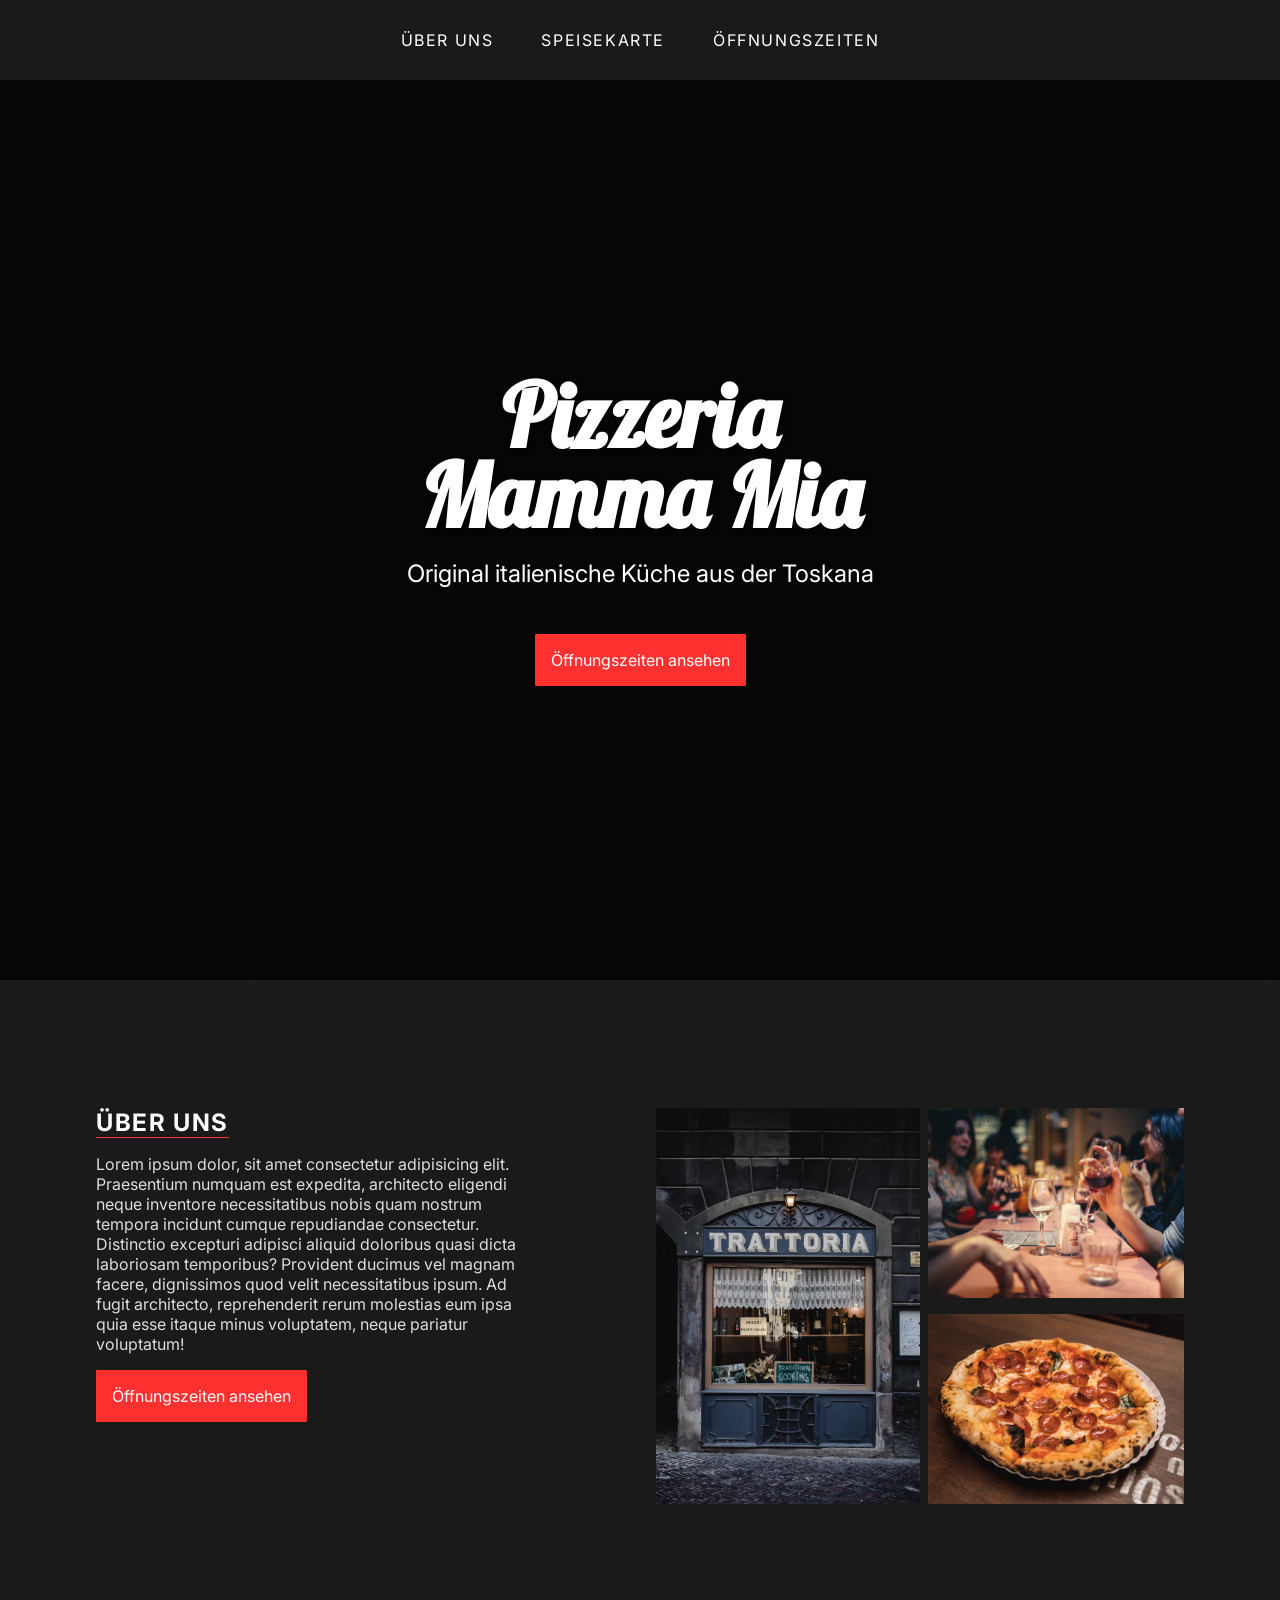
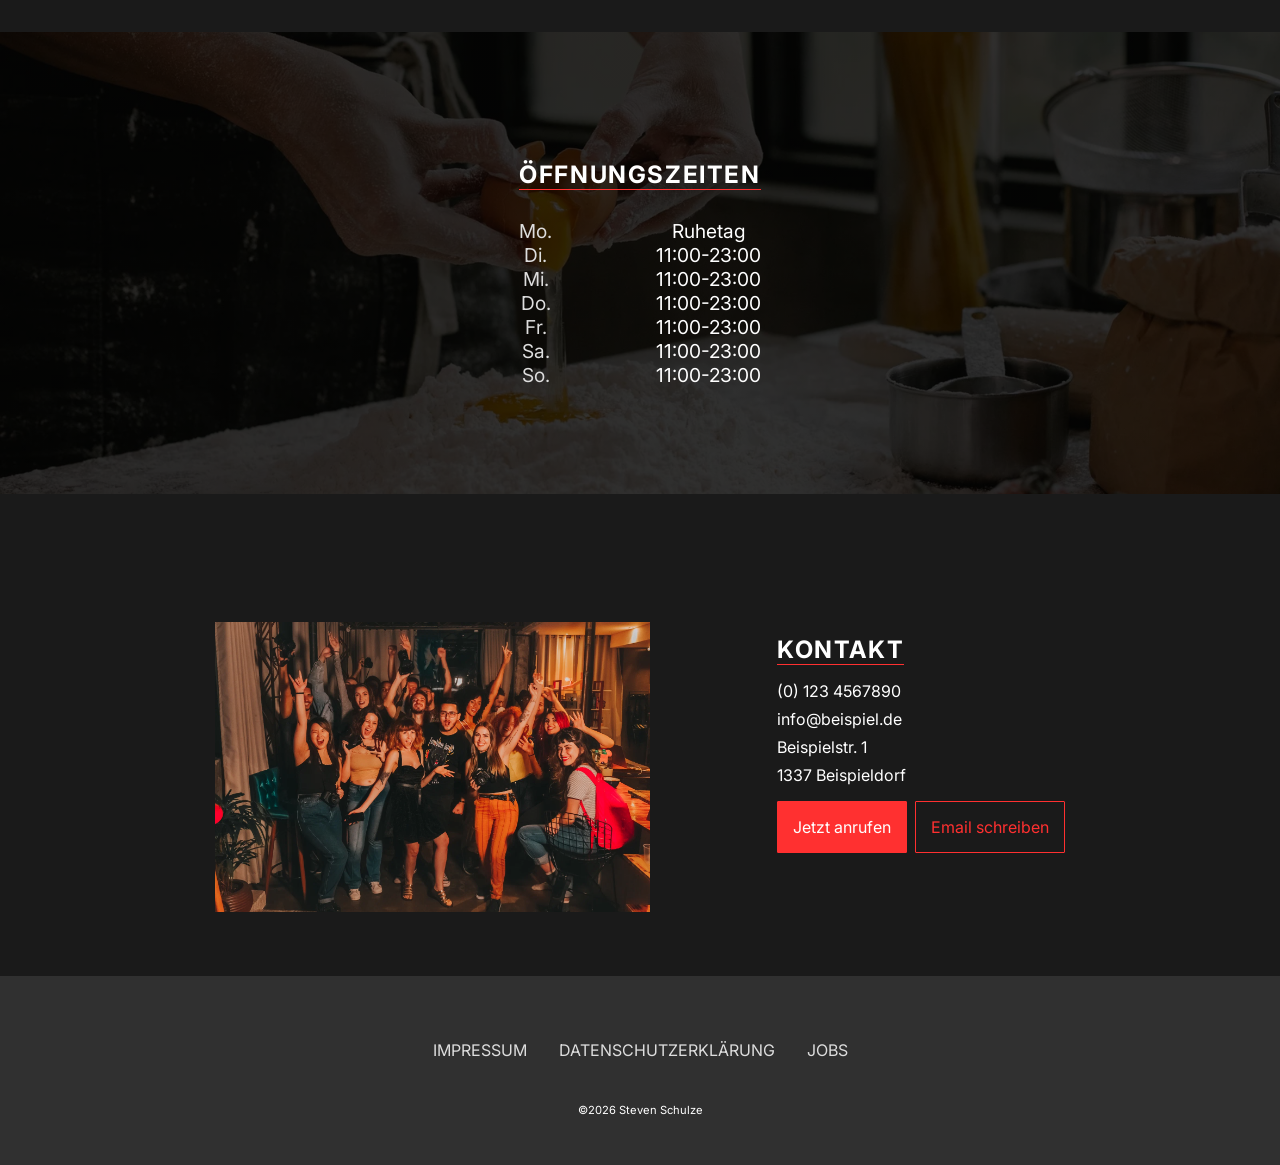
==== commit 5799157b: "Pizzeria Website Finished" ====
--- a/Resturant Website/index.html
+++ b/Resturant Website/index.html
@@ -88,20 +88,20 @@
             <a class="button" id="kontakt" href="tel:0123 4567890"
               >Jetzt anrufen</a
             >
-            <a class="button" id="mail" href="mailto:info@beispiel.de"
+            <a class="button" id="mail" href="mailto: st.schulze89@gmail.com"
               >Email schreiben</a
             >
           </div>
         </div>
       </div>
     </section>
-    <footer class="navie">
+    <footer class="navie" id="footer-section">
       <div class="footer-container">
         <a href="#" class="footer-nav">impressum</a
         ><a href="#" class="footer-nav">Datenschutzerklärung</a
         ><a href="#" class="footer-nav">jobs</a>
-        <p class="copy">&copy;Steven Schulze. Alle Rechte vorbehalten</p>
       </div>
+      <p class="copy">&copy;2026 Steven Schulze</p>
     </footer>
   </body>
 </html>
--- a/Resturant Website/main.css
+++ b/Resturant Website/main.css
@@ -19,7 +19,6 @@
 /* Navigationleiste*/
 .navie {
   background-color: #1a1a1a;
-  width: 100vw;
   height: 5rem;
   display: flex;
   justify-content: center;
@@ -182,7 +181,6 @@
 /* Öffnungzeiten section */
 #info {
   height: 30vh;
-
   background:
     linear-gradient(rgba(0, 0, 0, 0.8), rgba(0, 0, 0, 0.8)),
     url("info-bild.webp");
@@ -191,6 +189,7 @@
   background-repeat: no-repeat;
   margin: 8rem 0;
   padding: 6rem 0;
+  width: 100%;
 }
 /* Öffnungszeiten-Inhalt */
 .info-content {
@@ -226,18 +225,18 @@
 }
 
 #kontakt-section {
-  max-width: 85%;
-  margin: 0 auto;
+  width: 100%;
 }
 
 .party-people {
-  margin-bottom: 5rem;
+  margin-bottom: 2rem;
 }
 
 .contact-content {
   display: flex;
   flex-direction: row;
   justify-content: space-evenly;
+  width: 100%;
 }
 
 .contact-text {
@@ -284,17 +283,17 @@
   color: var(--primery-text-color);
 }
 
-.footer-container {
-  display: flex;
-  flex-direction: column;
-  justify-content: center;
-  align-items: center;
-
+#footer-section {
+  display: flex;
+  flex-direction: row;
+  justify-content: center;
+  align-items: center;
   background-color: #303030;
-  margin: 3rem 0 0 0;
+  margin: 2rem 0 0 0;
   padding: 2rem 0 2rem 0;
   width: 100%;
-  height: max-content;
+  height: fit-content;
+  font-size: 3rem;
 }
 
 .footer-nav {
@@ -302,7 +301,7 @@
   flex-direction: column;
   align-items: center;
   justify-content: center;
-  font-size: 1.2rem;
+  font-size: 4rem;
   text-decoration: none;
   text-transform: uppercase;
   color: var(--primery-text-color);
@@ -316,8 +315,9 @@
   display: flex;
   flex-direction: column;
 }
+
 /*Media-Queries*/
-@media screen and (min-width: 340px) {
+@media screen and (min-width: 344px) {
   .Title {
     font-size: 3rem;
     line-height: 3rem;
@@ -354,25 +354,31 @@
   .contact-content {
     display: flex;
     flex-direction: column;
-    margin-bottom: 5rem;
+    width: 85%;
+    margin: 0 auto;
   }
 
   .button-container {
     display: flex;
     flex-direction: column;
-  }
-
+    margin-bottom: 2rem;
+  }
+
+  #footer-section {
+    display: flex;
+    flex-direction: column;
+    gap: 1rem;
+    justify-content: center;
+    align-items: center;
+  }
   .footer-nav {
-    font-size: 0.9rem;
+    font-size: 1rem;
     margin-bottom: 0.7rem;
   }
 
-  .footer-container {
-    gap: 0.8rem;
-  }
-
   .copy {
-    font-size: 0.6rem;
+    font-size: 0.7rem;
+    padding: 1rem;
   }
 }
 
@@ -402,17 +408,37 @@
     gap: 0.5rem;
   }
   .button-container {
+    flex-direction: column;
+    align-items: center;
+    gap: 0.5rem;
+  }
+
+  .about-content {
+    max-width: 85%;
+  }
+
+  .party-people {
+    max-width: 40%;
+  }
+
+  #footer-section {
+    display: flex;
+    flex-direction: column;
+  }
+
+  .footer-container {
+    display: flex;
     flex-direction: row;
-    gap: 0.5rem;
-  }
-
-  .party-people {
-    max-width: 30rem;
-  }
-
-  .footer-container {
-    flex-direction: row;
+    gap: 2rem;
     justify-content: center;
+    text-align: center;
+    margin-top: 2rem;
+  }
+
+  .copy {
+    display: flex;
+    flex-direction: column;
+    text-align: center;
   }
 }
 
@@ -457,6 +483,10 @@
   .wrapper {
     gap: 6.5rem;
   }
+
+  .button-container {
+    flex-direction: row;
+  }
 }
 
 @media screen and (min-width: 1400px) {
